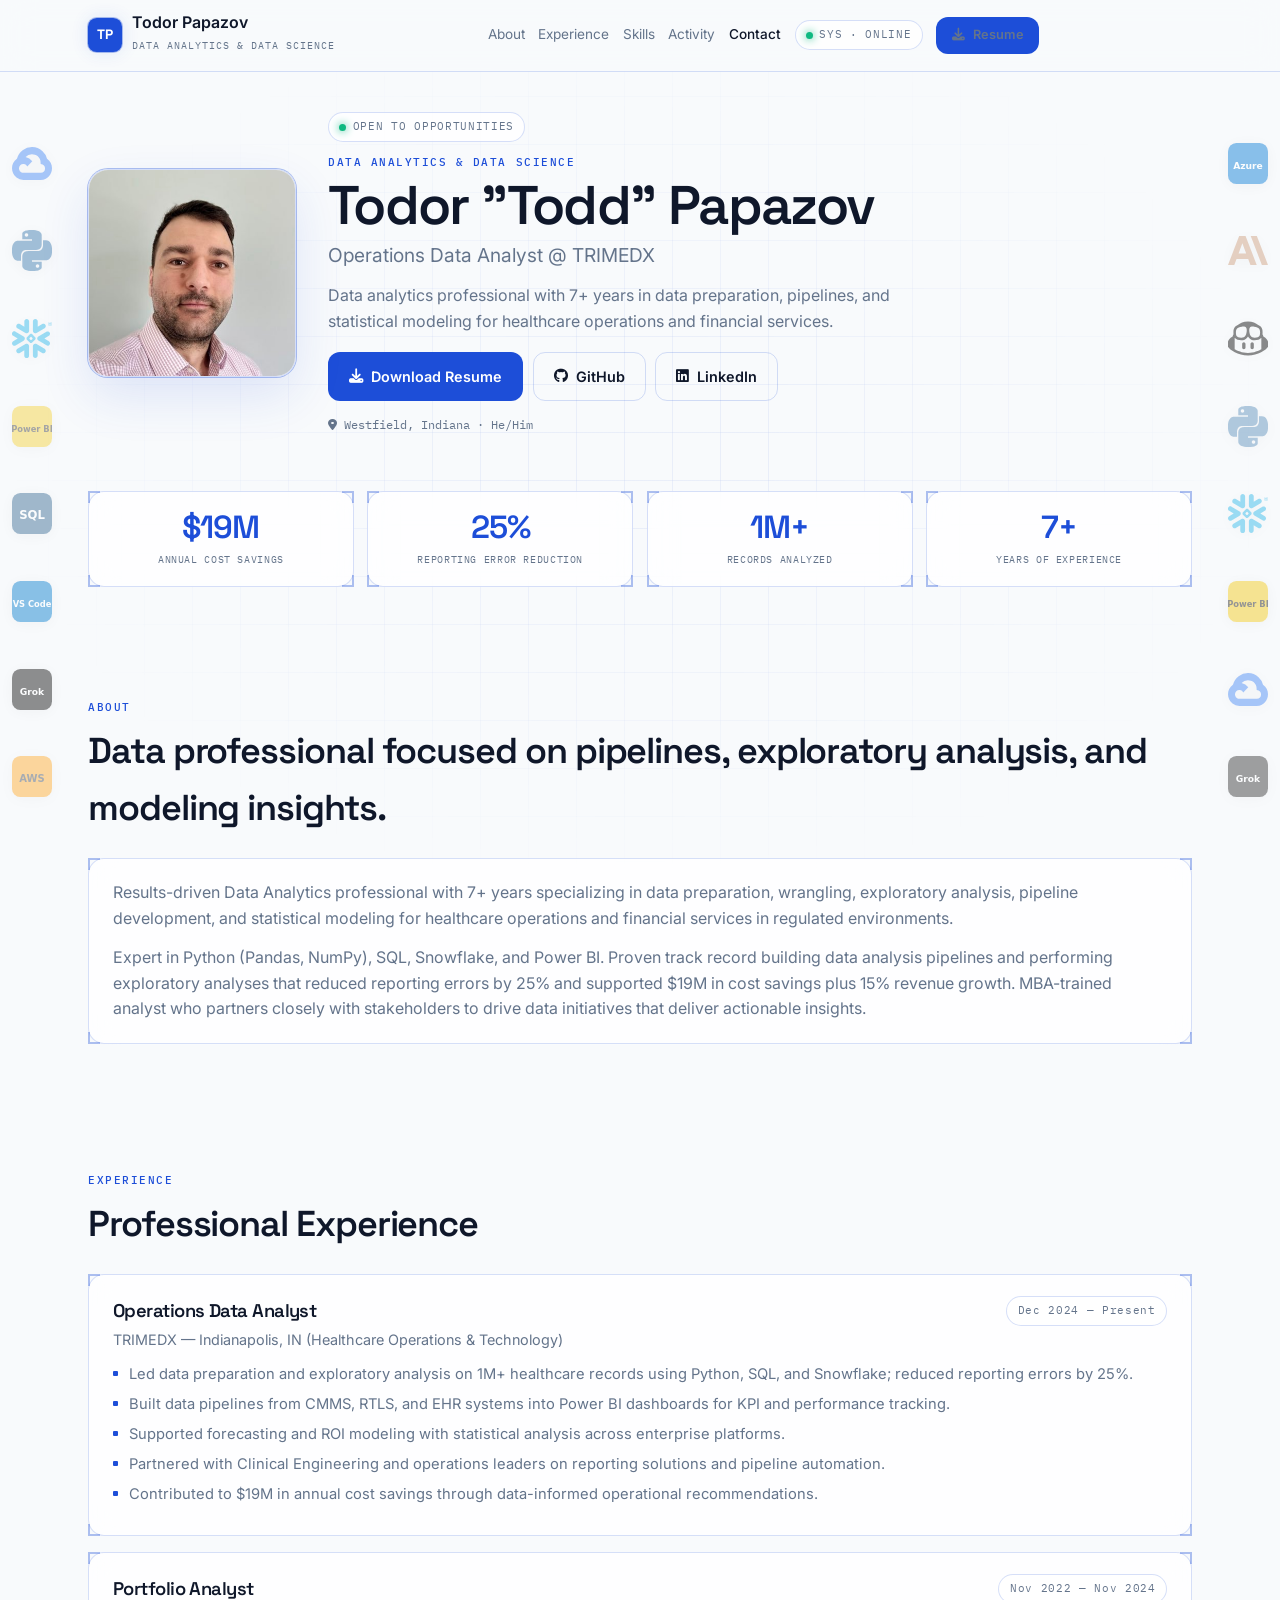
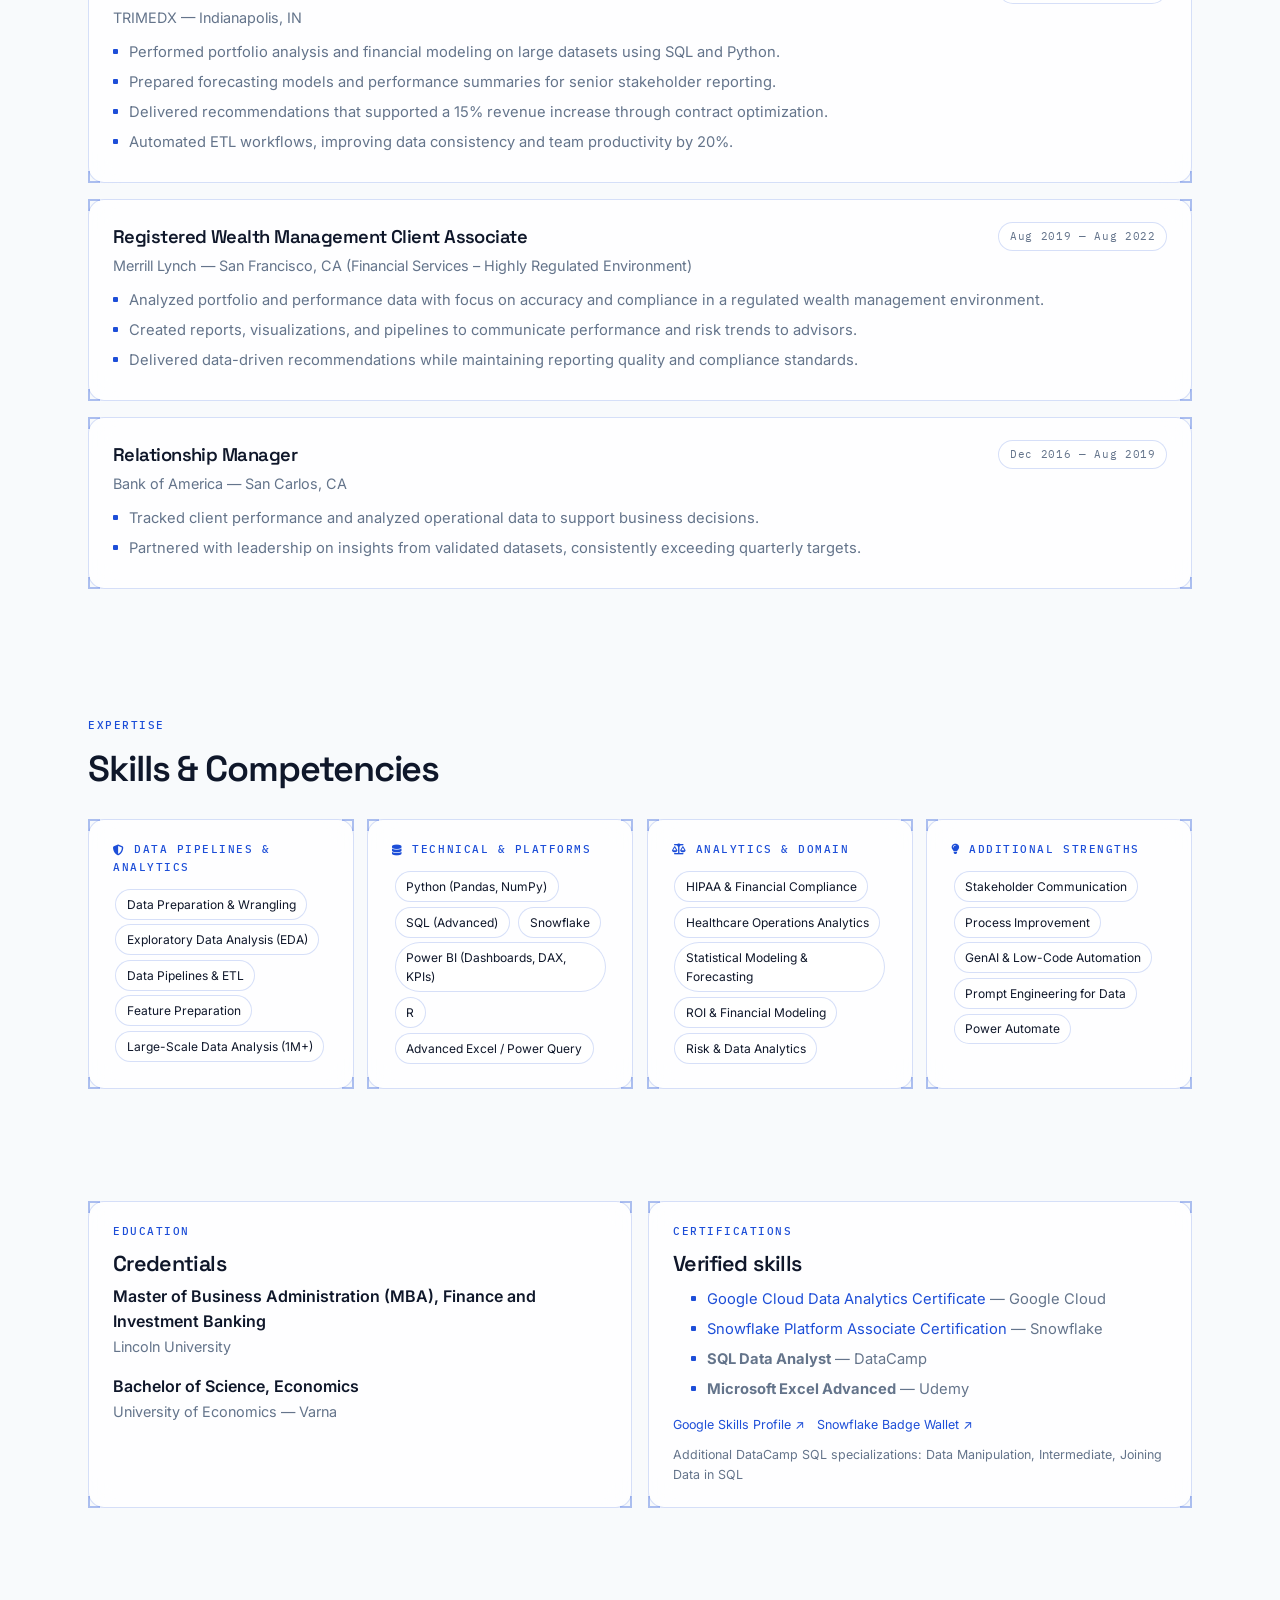
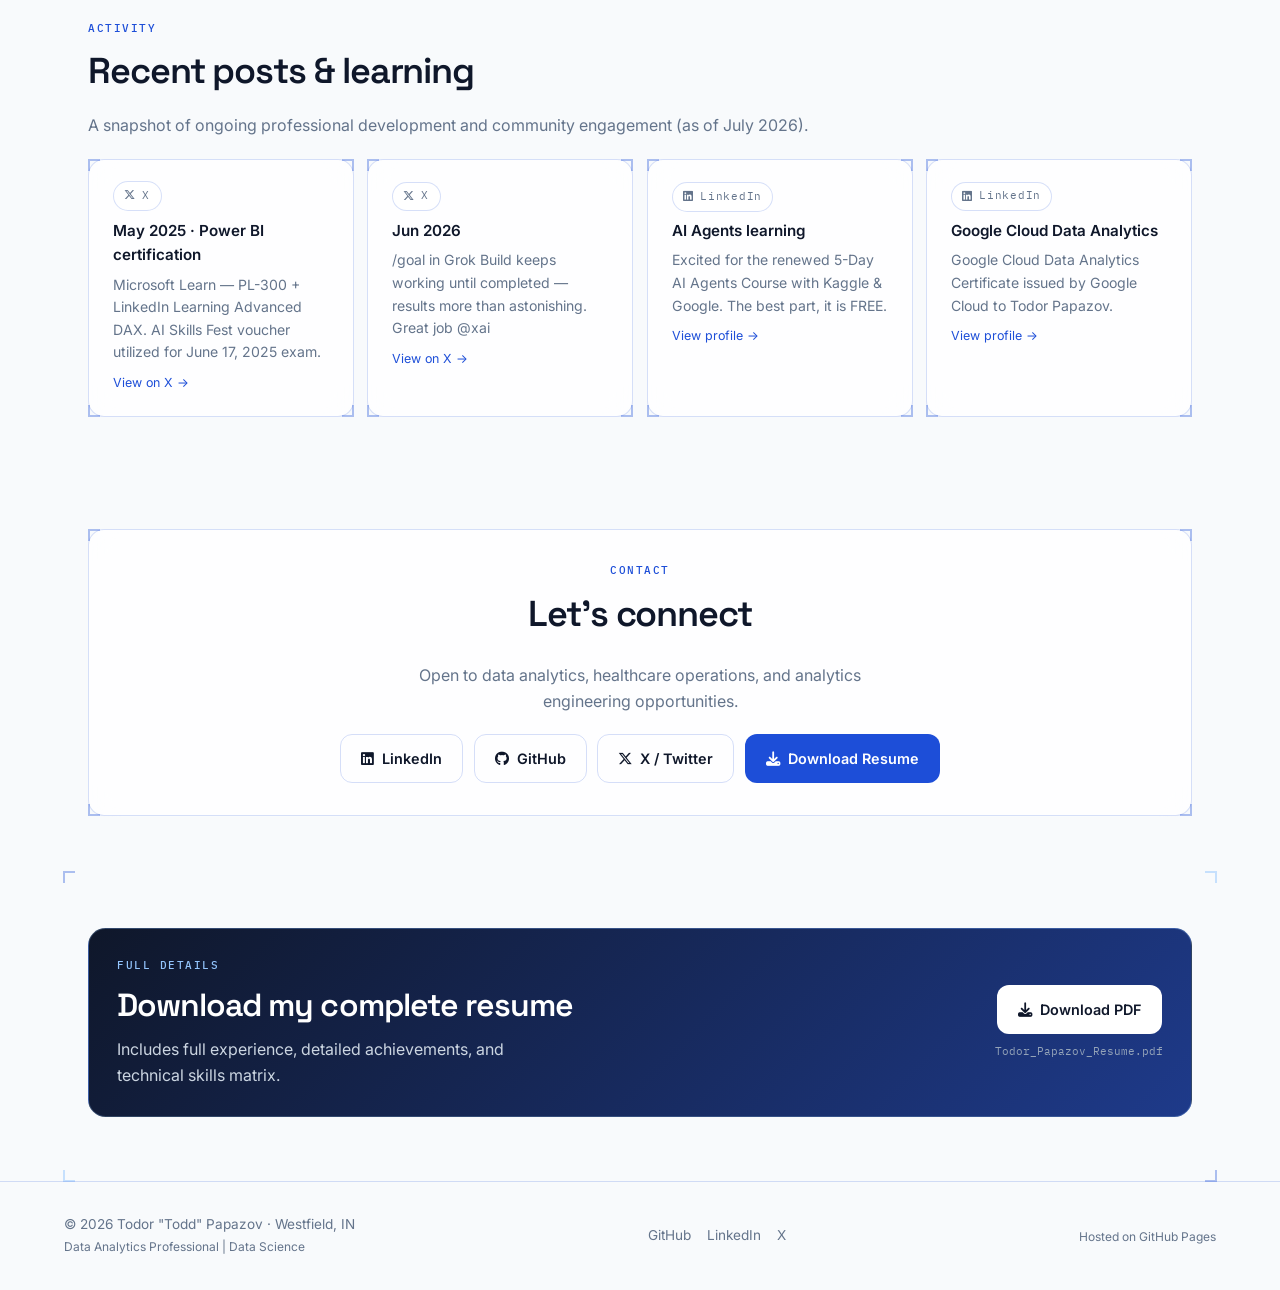
==== docs/index.html @ 5c7fd07b "Publish Blue Glass Command portfolio on GitHub Pages. Ship the redesigned docs site with HUD panels," ====
<!DOCTYPE html>
<html lang="en">
<head>
  <meta charset="UTF-8">
  <meta name="viewport" content="width=device-width, initial-scale=1.0">
  <title>Todor Papazov | Data Analytics Professional</title>
  <meta name="description" content="Todor 'Todd' Papazov — Operations Data Analyst at TRIMEDX. Expert in Python, SQL, Snowflake, Power BI, and data pipelines with proven impact: $19M cost savings, 25% error reduction on 1M+ record datasets.">
  <meta name="author" content="Todor Papazov">
  <link rel="canonical" href="https://todorpapazov.github.io/">
  <meta property="og:title" content="Todor Papazov | Data Analytics Professional">
  <meta property="og:description" content="Operations Data Analyst at TRIMEDX. Python • SQL • Snowflake • Power BI • Healthcare Operations Analytics">
  <meta property="og:image" content="https://todorpapazov.github.io/assets/images/todor-papazov.jpg">
  <meta property="og:url" content="https://todorpapazov.github.io/">
  <meta property="og:type" content="website">
  <meta name="twitter:card" content="summary_large_image">
  <meta name="twitter:site" content="@TodorPapazov">
  <meta name="twitter:title" content="Todor Papazov | Data Analytics Professional">
  <meta name="twitter:description" content="Operations Data Analyst at TRIMEDX. Python • SQL • Snowflake • Power BI">
  <meta name="twitter:image" content="https://todorpapazov.github.io/assets/images/todor-papazov.jpg">
  <meta name="robots" content="index, follow">
  <meta name="theme-color" content="#1d4ed8">
  <link rel="icon" href="data:image/svg+xml,<svg xmlns='http://www.w3.org/2000/svg' viewBox='0 0 32 32'><rect width='32' height='32' rx='8' fill='%231d4ed8'/><text x='16' y='22' text-anchor='middle' fill='white' font-family='system-ui' font-weight='600' font-size='14'>TP</text></svg>">
  <link rel="preconnect" href="https://fonts.googleapis.com">
  <link rel="preconnect" href="https://fonts.gstatic.com" crossorigin>
  <link rel="preconnect" href="https://cdnjs.cloudflare.com" crossorigin>
  <link href="https://fonts.googleapis.com/css2?family=IBM+Plex+Mono:wght@400;500&family=Inter:wght@400;500;600&family=Space+Grotesk:wght@500;600;700&display=swap" rel="stylesheet">
  <link rel="stylesheet" href="https://cdnjs.cloudflare.com/ajax/libs/font-awesome/6.5.1/css/all.min.css" crossorigin="anonymous" referrerpolicy="no-referrer">
  <script type="application/ld+json">
  {
    "@context": "https://schema.org",
    "@type": "Person",
    "name": "Todor Papazov",
    "alternateName": "Todd Papazov",
    "jobTitle": "Operations Data Analyst",
    "worksFor": { "@type": "Organization", "name": "TRIMEDX" },
    "url": "https://todorpapazov.github.io/",
    "image": "https://todorpapazov.github.io/assets/images/todor-papazov.jpg",
    "address": { "@type": "PostalAddress", "addressLocality": "Westfield", "addressRegion": "IN" },
    "sameAs": [
      "https://www.linkedin.com/in/todorpapazov",
      "https://x.com/TodorPapazov",
      "https://github.com/TodorPapazov"
    ],
    "knowsAbout": ["Python", "SQL", "Snowflake", "Power BI", "Data Pipelines", "Healthcare Analytics"]
  }
  </script>
  <style>
    :root {
      --accent: #1d4ed8;
      --accent2: #3b82f6;
      --bg: #f8fafc;
      --surface: rgba(255, 255, 255, 0.78);
      --surface-solid: #ffffff;
      --text: #0f172a;
      --muted: #64748b;
      --border: rgba(29, 78, 216, 0.18);
      --glow: rgba(29, 78, 216, 0.12);
      --hud-line: rgba(29, 78, 216, 0.35);
      --status: #10b981;
      --nav-height: 4.25rem;
      --display: 'Space Grotesk', system-ui, sans-serif;
      --mono: 'IBM Plex Mono', ui-monospace, monospace;
      --body: 'Inter', system-ui, sans-serif;
    }

    *, *::before, *::after { box-sizing: border-box; }

    html {
      scroll-behavior: smooth;
      scroll-padding-top: calc(var(--nav-height) + 0.75rem);
    }

    body {
      margin: 0;
      font-family: var(--body);
      background: var(--bg);
      color: var(--text);
      line-height: 1.6;
      min-height: 100vh;
    }

    a { color: var(--accent); text-decoration: none; }
    a:hover { text-decoration: underline; }

    h1, h2, h3, .display {
      font-family: var(--display);
      letter-spacing: -0.03em;
      font-weight: 600;
    }

    .mono { font-family: var(--mono); }
    .muted { color: var(--muted); }

    /* ---- Floating logos: side margins only (clear of content) ---- */
    .logo-float-layer {
      position: fixed;
      inset: 0;
      z-index: 0;
      pointer-events: none;
      overflow: hidden;
      will-change: transform;
      /* Hard-clear the center content column so logos never sit under text/panels */
      -webkit-mask-image: linear-gradient(
        to right,
        #000 0%,
        #000 max(0px, calc((100% - 72rem) / 2 - 0.5rem)),
        transparent max(0px, calc((100% - 72rem) / 2 + 0.25rem)),
        transparent calc(100% - max(0px, calc((100% - 72rem) / 2 + 0.25rem))),
        #000 calc(100% - max(0px, calc((100% - 72rem) / 2 - 0.5rem))),
        #000 100%
      );
      mask-image: linear-gradient(
        to right,
        #000 0%,
        #000 max(0px, calc((100% - 72rem) / 2 - 0.5rem)),
        transparent max(0px, calc((100% - 72rem) / 2 + 0.25rem)),
        transparent calc(100% - max(0px, calc((100% - 72rem) / 2 + 0.25rem))),
        #000 calc(100% - max(0px, calc((100% - 72rem) / 2 - 0.5rem))),
        #000 100%
      );
    }

    .logo-float-layer__inner {
      position: absolute;
      inset: 0;
      will-change: transform;
    }

    /* Side rails = empty gutters beside the centered 72rem content column */
    .logo-rail {
      position: absolute;
      top: 0;
      bottom: 0;
      width: max(0px, calc((100vw - 72rem) / 2));
      display: flex;
      flex-direction: column;
      justify-content: space-evenly;
      align-items: center;
      padding: 5.5rem 0.5rem 4rem;
      box-sizing: border-box;
    }

    .logo-rail--left { left: 0; }
    .logo-rail--right { right: 0; }

    .logo-float-item {
      position: relative;
      width: clamp(2.1rem, 3.2vw, 3.6rem);
      height: clamp(2.1rem, 3.2vw, 3.6rem);
      flex-shrink: 0;
      opacity: 0.45;
      filter: drop-shadow(0 2px 8px rgba(15, 23, 42, 0.08));
      animation: logo-float var(--dur, 18s) ease-in-out infinite;
      animation-delay: var(--delay, 0s);
    }

    .logo-float-item img {
      width: 100%;
      height: 100%;
      object-fit: contain;
      display: block;
      user-select: none;
    }

    .logo-float-item:nth-child(odd) { animation-direction: alternate-reverse; }
    .logo-float-item:nth-child(3n) { --dur: 22s; }
    .logo-float-item:nth-child(4n) { --dur: 26s; opacity: 0.38; }
    .logo-float-item:nth-child(5n) { --dur: 20s; }

    /* Mostly vertical float so logos stay in the margin gutters */
    @keyframes logo-float {
      0%, 100% { transform: translate3d(0, 0, 0) rotate(0deg) scale(1); }
      33% { transform: translate3d(2px, -10px, 0) rotate(2deg) scale(1.04); }
      66% { transform: translate3d(-2px, 8px, 0) rotate(-1.5deg) scale(0.98); }
    }

    /* No side margin on narrow viewports — hide logos rather than overlapping content */
    @media (max-width: 1180px) {
      .logo-float-layer {
        opacity: 0;
        visibility: hidden;
      }
    }

    @media (min-width: 1400px) {
      .logo-float-item {
        width: clamp(2.6rem, 2.8vw, 4rem);
        height: clamp(2.6rem, 2.8vw, 4rem);
        opacity: 0.5;
      }
      .logo-float-item:nth-child(4n) { opacity: 0.42; }
    }

    .grid-bg {
      position: fixed;
      inset: 0;
      z-index: 0;
      pointer-events: none;
      opacity: 0.35;
      background-image:
        linear-gradient(var(--border) 1px, transparent 1px),
        linear-gradient(90deg, var(--border) 1px, transparent 1px);
      background-size: 48px 48px;
      mask-image: radial-gradient(ellipse at center, black 15%, transparent 72%);
      -webkit-mask-image: radial-gradient(ellipse at center, black 15%, transparent 72%);
    }

    .page-shell {
      position: relative;
      z-index: 1;
    }

    /* ---- HUD primitives ---- */
    .hud-label {
      font-family: var(--mono);
      font-size: 0.68rem;
      letter-spacing: 0.14em;
      text-transform: uppercase;
      color: var(--accent);
      font-weight: 500;
    }

    .panel {
      background: var(--surface);
      border: 1px solid var(--border);
      backdrop-filter: blur(14px);
      -webkit-backdrop-filter: blur(14px);
      position: relative;
    }

    .panel-bracket::before,
    .panel-bracket::after {
      content: '';
      position: absolute;
      width: 12px;
      height: 12px;
      border-color: var(--hud-line);
      border-style: solid;
      pointer-events: none;
      z-index: 1;
    }

    .panel-bracket::before {
      top: -1px;
      left: -1px;
      border-width: 2px 0 0 2px;
    }

    .panel-bracket::after {
      bottom: -1px;
      right: -1px;
      border-width: 0 2px 2px 0;
    }

    .bracket-tr,
    .bracket-bl {
      position: absolute;
      width: 12px;
      height: 12px;
      border-style: solid;
      border-color: var(--hud-line);
      pointer-events: none;
      z-index: 1;
    }

    .bracket-tr {
      top: -1px;
      right: -1px;
      border-width: 2px 2px 0 0;
    }

    .bracket-bl {
      bottom: -1px;
      left: -1px;
      border-width: 0 0 2px 2px;
    }

    .status-dot {
      width: 7px;
      height: 7px;
      border-radius: 50%;
      background: var(--status);
      box-shadow: 0 0 8px var(--status);
      display: inline-block;
      flex-shrink: 0;
    }

    .chip {
      display: inline-flex;
      align-items: center;
      gap: 0.4rem;
      font-family: var(--mono);
      font-size: 0.7rem;
      letter-spacing: 0.06em;
      padding: 0.3rem 0.65rem;
      border: 1px solid var(--border);
      border-radius: 999px;
      color: var(--muted);
      background: var(--surface);
      white-space: nowrap;
    }

    .btn {
      display: inline-flex;
      align-items: center;
      gap: 0.5rem;
      padding: 0.75rem 1.25rem;
      border-radius: 0.75rem;
      font-weight: 600;
      font-size: 0.9rem;
      border: 1px solid transparent;
      cursor: pointer;
      text-decoration: none !important;
      transition: filter 0.15s ease, background 0.15s ease, border-color 0.15s ease;
    }

    .btn-primary {
      background: var(--accent);
      color: #fff;
    }

    .btn-primary:hover { filter: brightness(1.08); }

    .btn-ghost {
      background: transparent;
      color: var(--text);
      border-color: var(--border);
    }

    .btn-ghost:hover { background: var(--glow); }

    .skill-pill {
      display: inline-block;
      font-size: 0.75rem;
      padding: 0.3rem 0.65rem;
      margin: 0.15rem;
      border-radius: 999px;
      border: 1px solid var(--border);
      background: var(--surface-solid);
      color: var(--text);
      transition: border-color 0.15s ease, box-shadow 0.15s ease;
    }

    .skill-pill:hover {
      border-color: var(--accent);
      box-shadow: 0 0 0 3px var(--glow);
    }

    .metric-val {
      font-family: var(--display);
      font-size: 2rem;
      font-weight: 600;
      color: var(--accent);
      letter-spacing: -0.03em;
      line-height: 1.1;
    }

    .section {
      padding: 3.5rem 1.5rem;
      max-width: 72rem;
      margin: 0 auto;
    }

    .section-title {
      font-size: clamp(1.6rem, 3vw, 2.25rem);
      margin: 0.4rem 0 1.25rem;
    }

    .grid-metrics {
      display: grid;
      grid-template-columns: repeat(2, 1fr);
      gap: 0.85rem;
    }

    @media (min-width: 768px) {
      .grid-metrics { grid-template-columns: repeat(4, 1fr); }
    }

    .role {
      padding: 1.35rem 1.5rem;
      margin-bottom: 1rem;
      border-radius: 1rem;
      transition: transform 0.2s ease, box-shadow 0.2s ease, border-color 0.2s ease;
    }

    .role:hover {
      transform: translateY(-2px);
      box-shadow: 0 12px 28px -8px rgba(29, 78, 216, 0.12);
      border-color: rgba(29, 78, 216, 0.28);
    }

    .role h3 {
      margin: 0 0 0.15rem;
      font-size: 1.15rem;
    }

    .role ul {
      margin: 0.75rem 0 0;
      padding: 0;
      list-style: none;
    }

    .role li {
      position: relative;
      padding-left: 1rem;
      margin: 0.4rem 0;
      font-size: 0.92rem;
      color: var(--muted);
    }

    .role li::before {
      content: '';
      position: absolute;
      left: 0;
      top: 0.55em;
      width: 5px;
      height: 5px;
      border-radius: 1px;
      background: var(--accent);
    }

    .skills-grid {
      display: grid;
      gap: 0.85rem;
      grid-template-columns: 1fr;
    }

    @media (min-width: 768px) {
      .skills-grid { grid-template-columns: repeat(2, 1fr); }
    }

    @media (min-width: 1024px) {
      .skills-grid { grid-template-columns: repeat(4, 1fr); }
    }

    .edu-grid {
      display: grid;
      gap: 1rem;
      grid-template-columns: 1fr;
    }

    @media (min-width: 768px) {
      .edu-grid { grid-template-columns: 1fr 1fr; }
    }

    .activity-grid {
      display: grid;
      gap: 0.85rem;
      grid-template-columns: repeat(auto-fit, minmax(240px, 1fr));
    }

    /* ---- Nav ---- */
    .top-nav {
      position: sticky;
      top: 0;
      z-index: 50;
      backdrop-filter: blur(16px);
      -webkit-backdrop-filter: blur(16px);
      background: color-mix(in srgb, var(--bg) 82%, transparent);
      border-bottom: 1px solid var(--border);
    }

    .top-nav__inner {
      max-width: 72rem;
      margin: 0 auto;
      padding: 0.85rem 1.5rem;
      display: flex;
      align-items: center;
      justify-content: space-between;
      gap: 1rem;
      min-height: var(--nav-height);
    }

    .brand {
      display: flex;
      align-items: center;
      gap: 0.65rem;
      text-decoration: none !important;
      color: var(--text);
      flex-shrink: 0;
    }

    .brand-mark {
      width: 2.1rem;
      height: 2.1rem;
      border-radius: 0.55rem;
      display: grid;
      place-items: center;
      background: var(--accent);
      color: #fff;
      font-family: var(--display);
      font-weight: 700;
      font-size: 0.85rem;
      box-shadow: 0 0 0 1px var(--hud-line), 0 0 18px var(--glow);
    }

    .nav-desktop {
      display: none;
      flex-wrap: wrap;
      gap: 0.85rem;
      font-size: 0.85rem;
      align-items: center;
    }

    .nav-desktop a {
      color: var(--muted);
      text-decoration: none;
      transition: color 0.15s ease;
    }

    .nav-desktop a:hover,
    .nav-desktop a.active {
      color: var(--text);
      text-decoration: none;
    }

    .nav-desktop a.active {
      font-weight: 500;
    }

    .nav-actions {
      display: flex;
      align-items: center;
      gap: 0.5rem;
    }

    #mobile-menu-btn {
      display: inline-flex;
      align-items: center;
      justify-content: center;
      width: 2.5rem;
      height: 2.5rem;
      border-radius: 0.65rem;
      border: 1px solid var(--border);
      background: var(--surface);
      color: var(--text);
      cursor: pointer;
    }

    #mobile-menu {
      max-height: 0;
      overflow: hidden;
      transition: max-height 0.3s ease;
      border-top: 1px solid transparent;
    }

    #mobile-menu.open {
      max-height: 22rem;
      border-top-color: var(--border);
    }

    #mobile-menu .mobile-links {
      padding: 0.75rem 1.5rem 1rem;
      display: flex;
      flex-direction: column;
      gap: 0.15rem;
      max-width: 72rem;
      margin: 0 auto;
    }

    #mobile-menu a {
      display: block;
      padding: 0.65rem 0.75rem;
      border-radius: 0.65rem;
      color: var(--muted);
      text-decoration: none;
      font-size: 0.9rem;
    }

    #mobile-menu a:hover {
      background: var(--glow);
      color: var(--text);
    }

    @media (min-width: 960px) {
      .nav-desktop { display: flex; }
      #mobile-menu-btn { display: none; }
    }

    /* ---- Hero ---- */
    .hero-row {
      display: flex;
      flex-wrap: wrap;
      gap: 2rem;
      align-items: center;
    }

    .avatar-frame {
      width: 11.5rem;
      height: 11.5rem;
      border-radius: 1.25rem;
      overflow: hidden;
      flex-shrink: 0;
      box-shadow: 0 0 0 1px var(--hud-line), 0 20px 50px var(--glow);
    }

    .avatar-frame img {
      width: 100%;
      height: 100%;
      object-fit: cover;
      display: block;
    }

    @media (min-width: 768px) {
      .avatar-frame {
        width: 13rem;
        height: 13rem;
      }
    }

    .hero-copy { flex: 1; min-width: 16rem; }

    .resume-cta {
      display: flex;
      flex-wrap: wrap;
      gap: 1.25rem;
      align-items: center;
      justify-content: space-between;
      padding: 1.75rem 1.75rem;
      border-radius: 1.1rem;
      background: linear-gradient(135deg, #0f172a 0%, #1e3a8a 100%);
      color: #fff;
      border: 1px solid rgba(147, 197, 253, 0.25);
    }

    .resume-cta .hud-label { color: #93c5fd; }
    .resume-cta p { color: #cbd5e1; margin: 0.35rem 0 0; max-width: 28rem; }
    .resume-cta .btn-primary {
      background: #fff;
      color: #0f172a;
    }

    .footer {
      border-top: 1px solid var(--border);
      padding: 2rem 1.5rem;
      text-align: center;
      font-size: 0.85rem;
      color: var(--muted);
      position: relative;
      z-index: 1;
    }

    .footer a { color: var(--muted); }
    .footer a:hover { color: var(--accent); }

    .footer-inner {
      max-width: 72rem;
      margin: 0 auto;
      display: flex;
      flex-wrap: wrap;
      gap: 1rem;
      justify-content: space-between;
      align-items: center;
      text-align: left;
    }

    #back-to-top {
      position: fixed;
      bottom: 1.25rem;
      right: 1.25rem;
      z-index: 60;
      width: 2.75rem;
      height: 2.75rem;
      border: 1px solid var(--border);
      border-radius: 0.75rem;
      background: var(--accent);
      color: #fff;
      cursor: pointer;
      opacity: 0;
      visibility: hidden;
      transition: opacity 0.2s ease, visibility 0.2s ease, transform 0.2s ease;
      box-shadow: 0 8px 24px rgba(29, 78, 216, 0.25);
    }

    #back-to-top.visible {
      opacity: 1;
      visibility: visible;
    }

    #back-to-top:hover { transform: translateY(-2px); }

    .skip-link {
      position: absolute;
      top: -100%;
      left: 1rem;
      z-index: 100;
      padding: 0.5rem 1rem;
      background: var(--accent);
      color: #fff;
      font-size: 0.875rem;
      font-weight: 600;
      border-radius: 0 0 0.5rem 0.5rem;
      transition: top 0.2s ease;
    }

    .skip-link:focus { top: 0; }

    a:focus-visible,
    button:focus-visible {
      outline: 2px solid var(--accent);
      outline-offset: 2px;
      border-radius: 4px;
    }

    .fade-in {
      opacity: 0;
      transform: translateY(14px);
      transition: opacity 0.5s ease, transform 0.5s ease;
    }

    .fade-in.visible {
      opacity: 1;
      transform: translateY(0);
    }

    @media (prefers-reduced-motion: reduce) {
      html { scroll-behavior: auto; }
      .logo-float-item { animation: none !important; }
      .logo-float-layer,
      .logo-float-layer__inner { transform: none !important; }
      .fade-in { opacity: 1; transform: none; transition: none; }
      .role:hover { transform: none; }
    }

    @media print {
      .logo-float-layer, .grid-bg, .top-nav, #back-to-top, #mobile-menu-btn { display: none !important; }
      .panel { backdrop-filter: none; background: #fff; break-inside: avoid; }
    }
  </style>
</head>
<body id="top">
  <a href="#main" class="skip-link">Skip to content</a>

  <!-- Soft grid -->
  <div class="grid-bg" aria-hidden="true"></div>

  <!-- Floating Data & AI logos — left/right margins only (never under content) -->
  <div class="logo-float-layer" id="logo-float-layer" aria-hidden="true">
    <div class="logo-float-layer__inner" id="logo-float-inner">
      <div class="logo-rail logo-rail--left">
        <div class="logo-float-item" style="--delay: 0s;"><img src="assets/logos/googlecloud.svg" alt="" loading="lazy" decoding="async"></div>
        <div class="logo-float-item" style="--delay: -2s;"><img src="assets/logos/python.svg" alt="" loading="lazy" decoding="async"></div>
        <div class="logo-float-item" style="--delay: -4s;"><img src="assets/logos/snowflake.svg" alt="" loading="lazy" decoding="async"></div>
        <div class="logo-float-item" style="--delay: -1s;"><img src="assets/logos/powerbi.svg" alt="" loading="lazy" decoding="async"></div>
        <div class="logo-float-item" style="--delay: -6s;"><img src="assets/logos/sql.svg" alt="" loading="lazy" decoding="async"></div>
        <div class="logo-float-item" style="--delay: -3s;"><img src="assets/logos/visualstudiocode.svg" alt="" loading="lazy" decoding="async"></div>
        <div class="logo-float-item" style="--delay: -7s;"><img src="assets/logos/grok.svg" alt="" loading="lazy" decoding="async"></div>
        <div class="logo-float-item" style="--delay: -5s;"><img src="assets/logos/amazonaws.svg" alt="" loading="lazy" decoding="async"></div>
      </div>
      <div class="logo-rail logo-rail--right">
        <div class="logo-float-item" style="--delay: -1.5s;"><img src="assets/logos/microsoftazure.svg" alt="" loading="lazy" decoding="async"></div>
        <div class="logo-float-item" style="--delay: -3.5s;"><img src="assets/logos/anthropic.svg" alt="" loading="lazy" decoding="async"></div>
        <div class="logo-float-item" style="--delay: -0.5s;"><img src="assets/logos/githubcopilot.svg" alt="" loading="lazy" decoding="async"></div>
        <div class="logo-float-item" style="--delay: -8s;"><img src="assets/logos/python.svg" alt="" loading="lazy" decoding="async"></div>
        <div class="logo-float-item" style="--delay: -2.5s;"><img src="assets/logos/snowflake.svg" alt="" loading="lazy" decoding="async"></div>
        <div class="logo-float-item" style="--delay: -6.5s;"><img src="assets/logos/powerbi.svg" alt="" loading="lazy" decoding="async"></div>
        <div class="logo-float-item" style="--delay: -4.5s;"><img src="assets/logos/googlecloud.svg" alt="" loading="lazy" decoding="async"></div>
        <div class="logo-float-item" style="--delay: -9s;"><img src="assets/logos/grok.svg" alt="" loading="lazy" decoding="async"></div>
      </div>
    </div>
  </div>

  <div class="page-shell">
    <header class="top-nav" role="banner">
      <div class="top-nav__inner">
        <a href="#top" class="brand" aria-label="Todor Papazov — Home">
          <span class="brand-mark">TP</span>
          <span>
            <span style="display:block;font-weight:600;line-height:1.1;">Todor Papazov</span>
            <span class="mono muted" style="font-size:0.62rem;letter-spacing:0.1em;">DATA ANALYTICS &amp; DATA SCIENCE</span>
          </span>
        </a>

        <nav class="nav-desktop" aria-label="Main navigation">
          <a href="#about" class="nav-link" data-section="about">About</a>
          <a href="#experience" class="nav-link" data-section="experience">Experience</a>
          <a href="#skills" class="nav-link" data-section="skills">Skills</a>
          <a href="#activity" class="nav-link" data-section="activity">Activity</a>
          <a href="#contact" class="nav-link" data-section="contact">Contact</a>
          <span class="chip"><span class="status-dot"></span> SYS · ONLINE</span>
          <a class="btn btn-primary" href="#resume" style="padding:0.45rem 0.9rem;font-size:0.8rem;">
            <i class="fa-solid fa-download" aria-hidden="true"></i> Resume
          </a>
        </nav>

        <div class="nav-actions">
          <a class="btn btn-ghost" href="https://www.linkedin.com/in/todorpapazov" target="_blank" rel="noopener noreferrer"
             aria-label="LinkedIn profile" style="padding:0.45rem 0.75rem;font-size:0.8rem;display:none;" id="nav-linkedin">
            <i class="fab fa-linkedin" style="color:#0a66c2;" aria-hidden="true"></i>
          </a>
          <button id="mobile-menu-btn" type="button" aria-expanded="false" aria-controls="mobile-menu" aria-label="Toggle navigation menu">
            <i class="fa-solid fa-bars" id="menu-icon-open" aria-hidden="true"></i>
            <i class="fa-solid fa-xmark hidden" id="menu-icon-close" aria-hidden="true" style="display:none;"></i>
          </button>
        </div>
      </div>

      <div id="mobile-menu">
        <div class="mobile-links">
          <a href="#about" class="mobile-nav-link">About</a>
          <a href="#experience" class="mobile-nav-link">Experience</a>
          <a href="#skills" class="mobile-nav-link">Skills</a>
          <a href="#activity" class="mobile-nav-link">Activity</a>
          <a href="#contact" class="mobile-nav-link">Contact</a>
          <a href="#resume" class="mobile-nav-link" style="color:var(--accent);font-weight:600;">Download Resume</a>
        </div>
      </div>
    </header>

    <main id="main">
      <!-- Hero -->
      <section class="section" style="padding-top:2.5rem;" aria-label="Introduction">
        <div class="hero-row">
          <div class="panel panel-bracket avatar-frame">
            <span class="bracket-tr"></span><span class="bracket-bl"></span>
            <img src="assets/images/todor-papazov.jpg" alt="Todor 'Todd' Papazov professional headshot"
                 width="208" height="208" loading="eager" decoding="async">
          </div>
          <div class="hero-copy">
            <div class="chip" style="margin-bottom:0.75rem;"><span class="status-dot"></span> OPEN TO OPPORTUNITIES</div>
            <div class="hud-label">DATA ANALYTICS &amp; DATA SCIENCE</div>
            <h1 class="display" style="font-size:clamp(2.2rem,5vw,3.4rem);margin:0.35rem 0 0.4rem;line-height:1.05;">
              Todor "Todd" Papazov
            </h1>
            <p style="font-size:1.2rem;margin:0 0 0.75rem;color:var(--muted);">Operations Data Analyst @ TRIMEDX</p>
            <p class="muted" style="max-width:36rem;margin:0 0 1.1rem;">
              Data analytics professional with 7+ years in data preparation, pipelines, and statistical modeling for healthcare operations and financial services.
            </p>
            <div style="display:flex;flex-wrap:wrap;gap:0.6rem;">
              <a class="btn btn-primary" href="#resume">
                <i class="fa-solid fa-download" aria-hidden="true"></i> Download Resume
              </a>
              <a class="btn btn-ghost" href="https://github.com/TodorPapazov" target="_blank" rel="noopener noreferrer">
                <i class="fab fa-github" aria-hidden="true"></i> GitHub
              </a>
              <a class="btn btn-ghost" href="https://www.linkedin.com/in/todorpapazov" target="_blank" rel="noopener noreferrer">
                <i class="fab fa-linkedin" aria-hidden="true"></i> LinkedIn
              </a>
            </div>
            <div class="mono muted" style="margin-top:0.9rem;font-size:0.75rem;">
              <i class="fa-solid fa-location-dot" aria-hidden="true"></i> Westfield, Indiana · He/Him
            </div>
          </div>
        </div>
      </section>

      <!-- Metrics -->
      <section class="section" style="padding-top:0;" aria-label="Key achievements">
        <div class="grid-metrics">
          <div class="panel panel-bracket role fade-in" style="margin:0;text-align:center;padding:1.15rem;">
            <span class="bracket-tr"></span><span class="bracket-bl"></span>
            <div class="metric-val">$19M</div>
            <div class="mono muted" style="font-size:0.65rem;margin-top:0.35rem;letter-spacing:0.06em;">ANNUAL COST SAVINGS</div>
          </div>
          <div class="panel panel-bracket role fade-in" style="margin:0;text-align:center;padding:1.15rem;">
            <span class="bracket-tr"></span><span class="bracket-bl"></span>
            <div class="metric-val">25%</div>
            <div class="mono muted" style="font-size:0.65rem;margin-top:0.35rem;letter-spacing:0.06em;">REPORTING ERROR REDUCTION</div>
          </div>
          <div class="panel panel-bracket role fade-in" style="margin:0;text-align:center;padding:1.15rem;">
            <span class="bracket-tr"></span><span class="bracket-bl"></span>
            <div class="metric-val">1M+</div>
            <div class="mono muted" style="font-size:0.65rem;margin-top:0.35rem;letter-spacing:0.06em;">RECORDS ANALYZED</div>
          </div>
          <div class="panel panel-bracket role fade-in" style="margin:0;text-align:center;padding:1.15rem;">
            <span class="bracket-tr"></span><span class="bracket-bl"></span>
            <div class="metric-val">7+</div>
            <div class="mono muted" style="font-size:0.65rem;margin-top:0.35rem;letter-spacing:0.06em;">YEARS OF EXPERIENCE</div>
          </div>
        </div>
      </section>

      <!-- About -->
      <section id="about" class="section fade-in">
        <div class="hud-label">About</div>
        <h2 class="section-title">Data professional focused on pipelines, exploratory analysis, and modeling insights.</h2>
        <div class="panel panel-bracket role">
          <span class="bracket-tr"></span><span class="bracket-bl"></span>
          <p class="muted" style="margin:0 0 0.85rem;">
            Results-driven Data Analytics professional with 7+ years specializing in data preparation, wrangling, exploratory analysis, pipeline development, and statistical modeling for healthcare operations and financial services in regulated environments.
          </p>
          <p class="muted" style="margin:0;">
            Expert in Python (Pandas, NumPy), SQL, Snowflake, and Power BI. Proven track record building data analysis pipelines and performing exploratory analyses that reduced reporting errors by 25% and supported $19M in cost savings plus 15% revenue growth. MBA-trained analyst who partners closely with stakeholders to drive data initiatives that deliver actionable insights.
          </p>
        </div>
      </section>

      <!-- Experience -->
      <section id="experience" class="section fade-in">
        <div class="hud-label">Experience</div>
        <h2 class="section-title">Professional Experience</h2>

        <article class="panel panel-bracket role">
          <span class="bracket-tr"></span><span class="bracket-bl"></span>
          <div style="display:flex;flex-wrap:wrap;justify-content:space-between;gap:0.5rem;align-items:flex-start;">
            <div>
              <h3>Operations Data Analyst</h3>
              <div class="muted" style="font-size:0.9rem;">TRIMEDX — Indianapolis, IN (Healthcare Operations &amp; Technology)</div>
            </div>
            <span class="chip">Dec 2024 — Present</span>
          </div>
          <ul>
            <li>Led data preparation and exploratory analysis on 1M+ healthcare records using Python, SQL, and Snowflake; reduced reporting errors by 25%.</li>
            <li>Built data pipelines from CMMS, RTLS, and EHR systems into Power BI dashboards for KPI and performance tracking.</li>
            <li>Supported forecasting and ROI modeling with statistical analysis across enterprise platforms.</li>
            <li>Partnered with Clinical Engineering and operations leaders on reporting solutions and pipeline automation.</li>
            <li>Contributed to $19M in annual cost savings through data-informed operational recommendations.</li>
          </ul>
        </article>

        <article class="panel panel-bracket role">
          <span class="bracket-tr"></span><span class="bracket-bl"></span>
          <div style="display:flex;flex-wrap:wrap;justify-content:space-between;gap:0.5rem;align-items:flex-start;">
            <div>
              <h3>Portfolio Analyst</h3>
              <div class="muted" style="font-size:0.9rem;">TRIMEDX — Indianapolis, IN</div>
            </div>
            <span class="chip">Nov 2022 — Nov 2024</span>
          </div>
          <ul>
            <li>Performed portfolio analysis and financial modeling on large datasets using SQL and Python.</li>
            <li>Prepared forecasting models and performance summaries for senior stakeholder reporting.</li>
            <li>Delivered recommendations that supported a 15% revenue increase through contract optimization.</li>
            <li>Automated ETL workflows, improving data consistency and team productivity by 20%.</li>
          </ul>
        </article>

        <article class="panel panel-bracket role">
          <span class="bracket-tr"></span><span class="bracket-bl"></span>
          <div style="display:flex;flex-wrap:wrap;justify-content:space-between;gap:0.5rem;align-items:flex-start;">
            <div>
              <h3>Registered Wealth Management Client Associate</h3>
              <div class="muted" style="font-size:0.9rem;">Merrill Lynch — San Francisco, CA (Financial Services – Highly Regulated Environment)</div>
            </div>
            <span class="chip">Aug 2019 — Aug 2022</span>
          </div>
          <ul>
            <li>Analyzed portfolio and performance data with focus on accuracy and compliance in a regulated wealth management environment.</li>
            <li>Created reports, visualizations, and pipelines to communicate performance and risk trends to advisors.</li>
            <li>Delivered data-driven recommendations while maintaining reporting quality and compliance standards.</li>
          </ul>
        </article>

        <article class="panel panel-bracket role">
          <span class="bracket-tr"></span><span class="bracket-bl"></span>
          <div style="display:flex;flex-wrap:wrap;justify-content:space-between;gap:0.5rem;align-items:flex-start;">
            <div>
              <h3>Relationship Manager</h3>
              <div class="muted" style="font-size:0.9rem;">Bank of America — San Carlos, CA</div>
            </div>
            <span class="chip">Dec 2016 — Aug 2019</span>
          </div>
          <ul>
            <li>Tracked client performance and analyzed operational data to support business decisions.</li>
            <li>Partnered with leadership on insights from validated datasets, consistently exceeding quarterly targets.</li>
          </ul>
        </article>
      </section>

      <!-- Skills -->
      <section id="skills" class="section fade-in">
        <div class="hud-label">Expertise</div>
        <h2 class="section-title">Skills &amp; Competencies</h2>
        <div class="skills-grid">
          <div class="panel panel-bracket role" style="margin:0;">
            <span class="bracket-tr"></span><span class="bracket-bl"></span>
            <div class="hud-label" style="margin-bottom:0.65rem;"><i class="fa-solid fa-shield-halved" aria-hidden="true"></i> Data Pipelines &amp; Analytics</div>
            <div>
              <span class="skill-pill">Data Preparation &amp; Wrangling</span>
              <span class="skill-pill">Exploratory Data Analysis (EDA)</span>
              <span class="skill-pill">Data Pipelines &amp; ETL</span>
              <span class="skill-pill">Feature Preparation</span>
              <span class="skill-pill">Large-Scale Data Analysis (1M+)</span>
            </div>
          </div>
          <div class="panel panel-bracket role" style="margin:0;">
            <span class="bracket-tr"></span><span class="bracket-bl"></span>
            <div class="hud-label" style="margin-bottom:0.65rem;"><i class="fa-solid fa-database" aria-hidden="true"></i> Technical &amp; Platforms</div>
            <div>
              <span class="skill-pill">Python (Pandas, NumPy)</span>
              <span class="skill-pill">SQL (Advanced)</span>
              <span class="skill-pill">Snowflake</span>
              <span class="skill-pill">Power BI (Dashboards, DAX, KPIs)</span>
              <span class="skill-pill">R</span>
              <span class="skill-pill">Advanced Excel / Power Query</span>
            </div>
          </div>
          <div class="panel panel-bracket role" style="margin:0;">
            <span class="bracket-tr"></span><span class="bracket-bl"></span>
            <div class="hud-label" style="margin-bottom:0.65rem;"><i class="fa-solid fa-balance-scale" aria-hidden="true"></i> Analytics &amp; Domain</div>
            <div>
              <span class="skill-pill">HIPAA &amp; Financial Compliance</span>
              <span class="skill-pill">Healthcare Operations Analytics</span>
              <span class="skill-pill">Statistical Modeling &amp; Forecasting</span>
              <span class="skill-pill">ROI &amp; Financial Modeling</span>
              <span class="skill-pill">Risk &amp; Data Analytics</span>
            </div>
          </div>
          <div class="panel panel-bracket role" style="margin:0;">
            <span class="bracket-tr"></span><span class="bracket-bl"></span>
            <div class="hud-label" style="margin-bottom:0.65rem;"><i class="fa-solid fa-lightbulb" aria-hidden="true"></i> Additional Strengths</div>
            <div>
              <span class="skill-pill">Stakeholder Communication</span>
              <span class="skill-pill">Process Improvement</span>
              <span class="skill-pill">GenAI &amp; Low-Code Automation</span>
              <span class="skill-pill">Prompt Engineering for Data</span>
              <span class="skill-pill">Power Automate</span>
            </div>
          </div>
        </div>
      </section>

      <!-- Education + Certs -->
      <section id="education" class="section fade-in">
        <div class="edu-grid">
          <div class="panel panel-bracket role" style="margin:0;">
            <span class="bracket-tr"></span><span class="bracket-bl"></span>
            <div class="hud-label">Education</div>
            <h3 class="section-title" style="font-size:1.35rem;margin-top:0.4rem;">Credentials</h3>
            <div style="margin-bottom:1rem;">
              <div style="font-weight:600;">Master of Business Administration (MBA), Finance and Investment Banking</div>
              <div class="muted" style="font-size:0.9rem;">Lincoln University</div>
            </div>
            <div>
              <div style="font-weight:600;">Bachelor of Science, Economics</div>
              <div class="muted" style="font-size:0.9rem;">University of Economics — Varna</div>
            </div>
          </div>
          <div class="panel panel-bracket role" style="margin:0;">
            <span class="bracket-tr"></span><span class="bracket-bl"></span>
            <div class="hud-label">Certifications</div>
            <h3 class="section-title" style="font-size:1.35rem;margin-top:0.4rem;">Verified skills</h3>
            <ul style="margin:0;padding-left:1.1rem;color:var(--muted);font-size:0.92rem;">
              <li style="margin:0.4rem 0;">
                <a href="https://www.skills.google/public_profiles/55cff512-2c46-460a-8993-2b7c6c2c1c8e" target="_blank" rel="noopener noreferrer">Google Cloud Data Analytics Certificate</a>
                <span class="muted">— Google Cloud</span>
              </li>
              <li style="margin:0.4rem 0;">
                <a href="https://developerbadges.snowflake.com/profile/todorpapazov/wallet" target="_blank" rel="noopener noreferrer">Snowflake Platform Associate Certification</a>
                <span class="muted">— Snowflake</span>
              </li>
              <li style="margin:0.4rem 0;"><strong>SQL Data Analyst</strong> <span class="muted">— DataCamp</span></li>
              <li style="margin:0.4rem 0;"><strong>Microsoft Excel Advanced</strong> <span class="muted">— Udemy</span></li>
            </ul>
            <div style="margin-top:0.85rem;display:flex;flex-wrap:wrap;gap:0.75rem;font-size:0.78rem;">
              <a href="https://www.skills.google/public_profiles/55cff512-2c46-460a-8993-2b7c6c2c1c8e" target="_blank" rel="noopener noreferrer">Google Skills Profile ↗</a>
              <a href="https://developerbadges.snowflake.com/profile/todorpapazov/wallet" target="_blank" rel="noopener noreferrer">Snowflake Badge Wallet ↗</a>
            </div>
            <div class="muted" style="margin-top:0.65rem;font-size:0.78rem;">Additional DataCamp SQL specializations: Data Manipulation, Intermediate, Joining Data in SQL</div>
          </div>
        </div>
      </section>

      <!-- Activity -->
      <section id="activity" class="section fade-in">
        <div class="hud-label">Activity</div>
        <h2 class="section-title">Recent posts &amp; learning</h2>
        <p class="muted" style="margin:-0.5rem 0 1.25rem;">A snapshot of ongoing professional development and community engagement (as of July 2026).</p>
        <div class="activity-grid">
          <div class="panel panel-bracket role" style="margin:0;">
            <span class="bracket-tr"></span><span class="bracket-bl"></span>
            <div class="chip" style="margin-bottom:0.5rem;"><i class="fab fa-x-twitter" aria-hidden="true"></i> X</div>
            <div style="font-weight:600;font-size:0.95rem;">May 2025 · Power BI certification</div>
            <p class="muted" style="font-size:0.88rem;margin:0.4rem 0 0;">Microsoft Learn — PL-300 + LinkedIn Learning Advanced DAX. AI Skills Fest voucher utilized for June 17, 2025 exam.</p>
            <a href="https://x.com/TodorPapazov" target="_blank" rel="noopener noreferrer" style="font-size:0.78rem;display:inline-block;margin-top:0.55rem;">View on X →</a>
          </div>
          <div class="panel panel-bracket role" style="margin:0;">
            <span class="bracket-tr"></span><span class="bracket-bl"></span>
            <div class="chip" style="margin-bottom:0.5rem;"><i class="fab fa-x-twitter" aria-hidden="true"></i> X</div>
            <div style="font-weight:600;font-size:0.95rem;">Jun 2026</div>
            <p class="muted" style="font-size:0.88rem;margin:0.4rem 0 0;">/goal in Grok Build keeps working until completed — results more than astonishing. Great job @xai</p>
            <a href="https://x.com/TodorPapazov" target="_blank" rel="noopener noreferrer" style="font-size:0.78rem;display:inline-block;margin-top:0.55rem;">View on X →</a>
          </div>
          <div class="panel panel-bracket role" style="margin:0;">
            <span class="bracket-tr"></span><span class="bracket-bl"></span>
            <div class="chip" style="margin-bottom:0.5rem;"><i class="fab fa-linkedin" aria-hidden="true"></i> LinkedIn</div>
            <div style="font-weight:600;font-size:0.95rem;">AI Agents learning</div>
            <p class="muted" style="font-size:0.88rem;margin:0.4rem 0 0;">Excited for the renewed 5-Day AI Agents Course with Kaggle &amp; Google. The best part, it is FREE.</p>
            <a href="https://www.linkedin.com/in/todorpapazov" target="_blank" rel="noopener noreferrer" style="font-size:0.78rem;display:inline-block;margin-top:0.55rem;">View profile →</a>
          </div>
          <div class="panel panel-bracket role" style="margin:0;">
            <span class="bracket-tr"></span><span class="bracket-bl"></span>
            <div class="chip" style="margin-bottom:0.5rem;"><i class="fab fa-linkedin" aria-hidden="true"></i> LinkedIn</div>
            <div style="font-weight:600;font-size:0.95rem;">Google Cloud Data Analytics</div>
            <p class="muted" style="font-size:0.88rem;margin:0.4rem 0 0;">Google Cloud Data Analytics Certificate issued by Google Cloud to Todor Papazov.</p>
            <a href="https://www.linkedin.com/in/todorpapazov" target="_blank" rel="noopener noreferrer" style="font-size:0.78rem;display:inline-block;margin-top:0.55rem;">View profile →</a>
          </div>
        </div>
      </section>

      <!-- Contact -->
      <section id="contact" class="section fade-in">
        <div class="panel panel-bracket role" style="text-align:center;padding:2rem;margin:0;">
          <span class="bracket-tr"></span><span class="bracket-bl"></span>
          <div class="hud-label">Contact</div>
          <h2 class="section-title">Let's connect</h2>
          <p class="muted" style="max-width:32rem;margin:0 auto 1.25rem;">
            Open to data analytics, healthcare operations, and analytics engineering opportunities.
          </p>
          <div style="display:flex;flex-wrap:wrap;gap:0.65rem;justify-content:center;">
            <a class="btn btn-ghost" href="https://www.linkedin.com/in/todorpapazov" target="_blank" rel="noopener noreferrer">
              <i class="fab fa-linkedin" aria-hidden="true"></i> LinkedIn
            </a>
            <a class="btn btn-ghost" href="https://github.com/TodorPapazov" target="_blank" rel="noopener noreferrer">
              <i class="fab fa-github" aria-hidden="true"></i> GitHub
            </a>
            <a class="btn btn-ghost" href="https://x.com/TodorPapazov" target="_blank" rel="noopener noreferrer">
              <i class="fab fa-x-twitter" aria-hidden="true"></i> X / Twitter
            </a>
            <a class="btn btn-primary" href="#resume">
              <i class="fa-solid fa-download" aria-hidden="true"></i> Download Resume
            </a>
          </div>
        </div>
      </section>

      <!-- Resume CTA -->
      <section id="resume" class="section fade-in" style="padding-bottom:4rem;">
        <div class="resume-cta panel-bracket">
          <span class="bracket-tr" style="border-color:rgba(147,197,253,0.5);"></span>
          <span class="bracket-bl" style="border-color:rgba(147,197,253,0.5);"></span>
          <div>
            <div class="hud-label">Full details</div>
            <h2 class="display" style="font-size:clamp(1.5rem,3vw,2rem);margin:0.35rem 0 0;">Download my complete resume</h2>
            <p>Includes full experience, detailed achievements, and technical skills matrix.</p>
          </div>
          <div style="text-align:center;">
            <a class="btn btn-primary" href="assets/resume/Todor_Papazov_Resume.pdf" download="Todor_Papazov_Resume.pdf">
              <i class="fa-solid fa-download" aria-hidden="true"></i> Download PDF
            </a>
            <div class="mono" style="font-size:0.68rem;color:#94a3b8;margin-top:0.55rem;">Todor_Papazov_Resume.pdf</div>
          </div>
        </div>
      </section>
    </main>

    <footer class="footer">
      <div class="footer-inner">
        <div>
          © 2026 Todor "Todd" Papazov · Westfield, IN<br>
          <span style="font-size:0.75rem;">Data Analytics Professional | Data Science</span>
        </div>
        <div style="display:flex;flex-wrap:wrap;gap:1rem;">
          <a href="https://github.com/TodorPapazov" target="_blank" rel="noopener noreferrer">GitHub</a>
          <a href="https://www.linkedin.com/in/todorpapazov" target="_blank" rel="noopener noreferrer">LinkedIn</a>
          <a href="https://x.com/TodorPapazov" target="_blank" rel="noopener noreferrer">X</a>
        </div>
        <div style="font-size:0.75rem;">
          Hosted on <a href="https://pages.github.com/" target="_blank" rel="noopener noreferrer">GitHub Pages</a>
        </div>
      </div>
    </footer>
  </div>

  <button id="back-to-top" type="button" aria-label="Back to top">
    <i class="fa-solid fa-arrow-up" aria-hidden="true"></i>
  </button>

  <script>
    (function () {
      const mobileMenuBtn = document.getElementById('mobile-menu-btn');
      const mobileMenu = document.getElementById('mobile-menu');
      const menuIconOpen = document.getElementById('menu-icon-open');
      const menuIconClose = document.getElementById('menu-icon-close');
      const backToTop = document.getElementById('back-to-top');
      const logoLayer = document.getElementById('logo-float-layer');
      const logoInner = document.getElementById('logo-float-inner');
      const reduceMotion = window.matchMedia('(prefers-reduced-motion: reduce)').matches;

      function closeMobileMenu() {
        mobileMenu.classList.remove('open');
        mobileMenuBtn.setAttribute('aria-expanded', 'false');
        menuIconOpen.style.display = '';
        menuIconClose.style.display = 'none';
      }

      mobileMenuBtn.addEventListener('click', () => {
        const isOpen = mobileMenu.classList.toggle('open');
        mobileMenuBtn.setAttribute('aria-expanded', String(isOpen));
        menuIconOpen.style.display = isOpen ? 'none' : '';
        menuIconClose.style.display = isOpen ? '' : 'none';
      });

      document.querySelectorAll('a[href^="#"]').forEach(anchor => {
        anchor.addEventListener('click', function (e) {
          const href = this.getAttribute('href');
          if (!href || href === '#') return;
          const target = document.querySelector(href);
          if (target) {
            e.preventDefault();
            target.scrollIntoView({ behavior: reduceMotion ? 'auto' : 'smooth', block: 'start' });
            closeMobileMenu();
          }
        });
      });

      const sections = document.querySelectorAll('section[id]');
      const navLinks = document.querySelectorAll('.nav-link[data-section]');

      const scrollObserver = new IntersectionObserver(entries => {
        entries.forEach(entry => {
          if (entry.isIntersecting) {
            navLinks.forEach(link => {
              link.classList.toggle('active', link.dataset.section === entry.target.id);
            });
          }
        });
      }, { rootMargin: '-40% 0px -50% 0px', threshold: 0 });

      sections.forEach(section => scrollObserver.observe(section));

      const fadeObserver = new IntersectionObserver(entries => {
        entries.forEach(entry => {
          if (entry.isIntersecting) {
            entry.target.classList.add('visible');
            fadeObserver.unobserve(entry.target);
          }
        });
      }, { threshold: 0.08, rootMargin: '0px 0px -40px 0px' });

      document.querySelectorAll('.fade-in').forEach(el => fadeObserver.observe(el));

      // Seamless float while scrolling: vertical sway only (stay in side margins)
      let ticking = false;

      function updateLogoParallax() {
        ticking = false;
        const y = window.scrollY || 0;
        backToTop.classList.toggle('visible', y > 600);
        if (reduceMotion || !logoLayer || !logoInner) return;
        // Mostly vertical parallax so logos remain in the left/right gutters
        const layerY = Math.sin(y * 0.002) * 12;
        const innerY = Math.cos(y * 0.0017) * 8;
        logoLayer.style.transform = 'translate3d(0, ' + layerY + 'px, 0)';
        logoInner.style.transform = 'translate3d(0, ' + innerY + 'px, 0)';
      }

      function onScroll() {
        if (!ticking) {
          ticking = true;
          requestAnimationFrame(updateLogoParallax);
        }
      }

      window.addEventListener('scroll', onScroll, { passive: true });
      updateLogoParallax();

      backToTop.addEventListener('click', () => {
        window.scrollTo({ top: 0, behavior: reduceMotion ? 'auto' : 'smooth' });
      });
    })();
  </script>
</body>
</html>
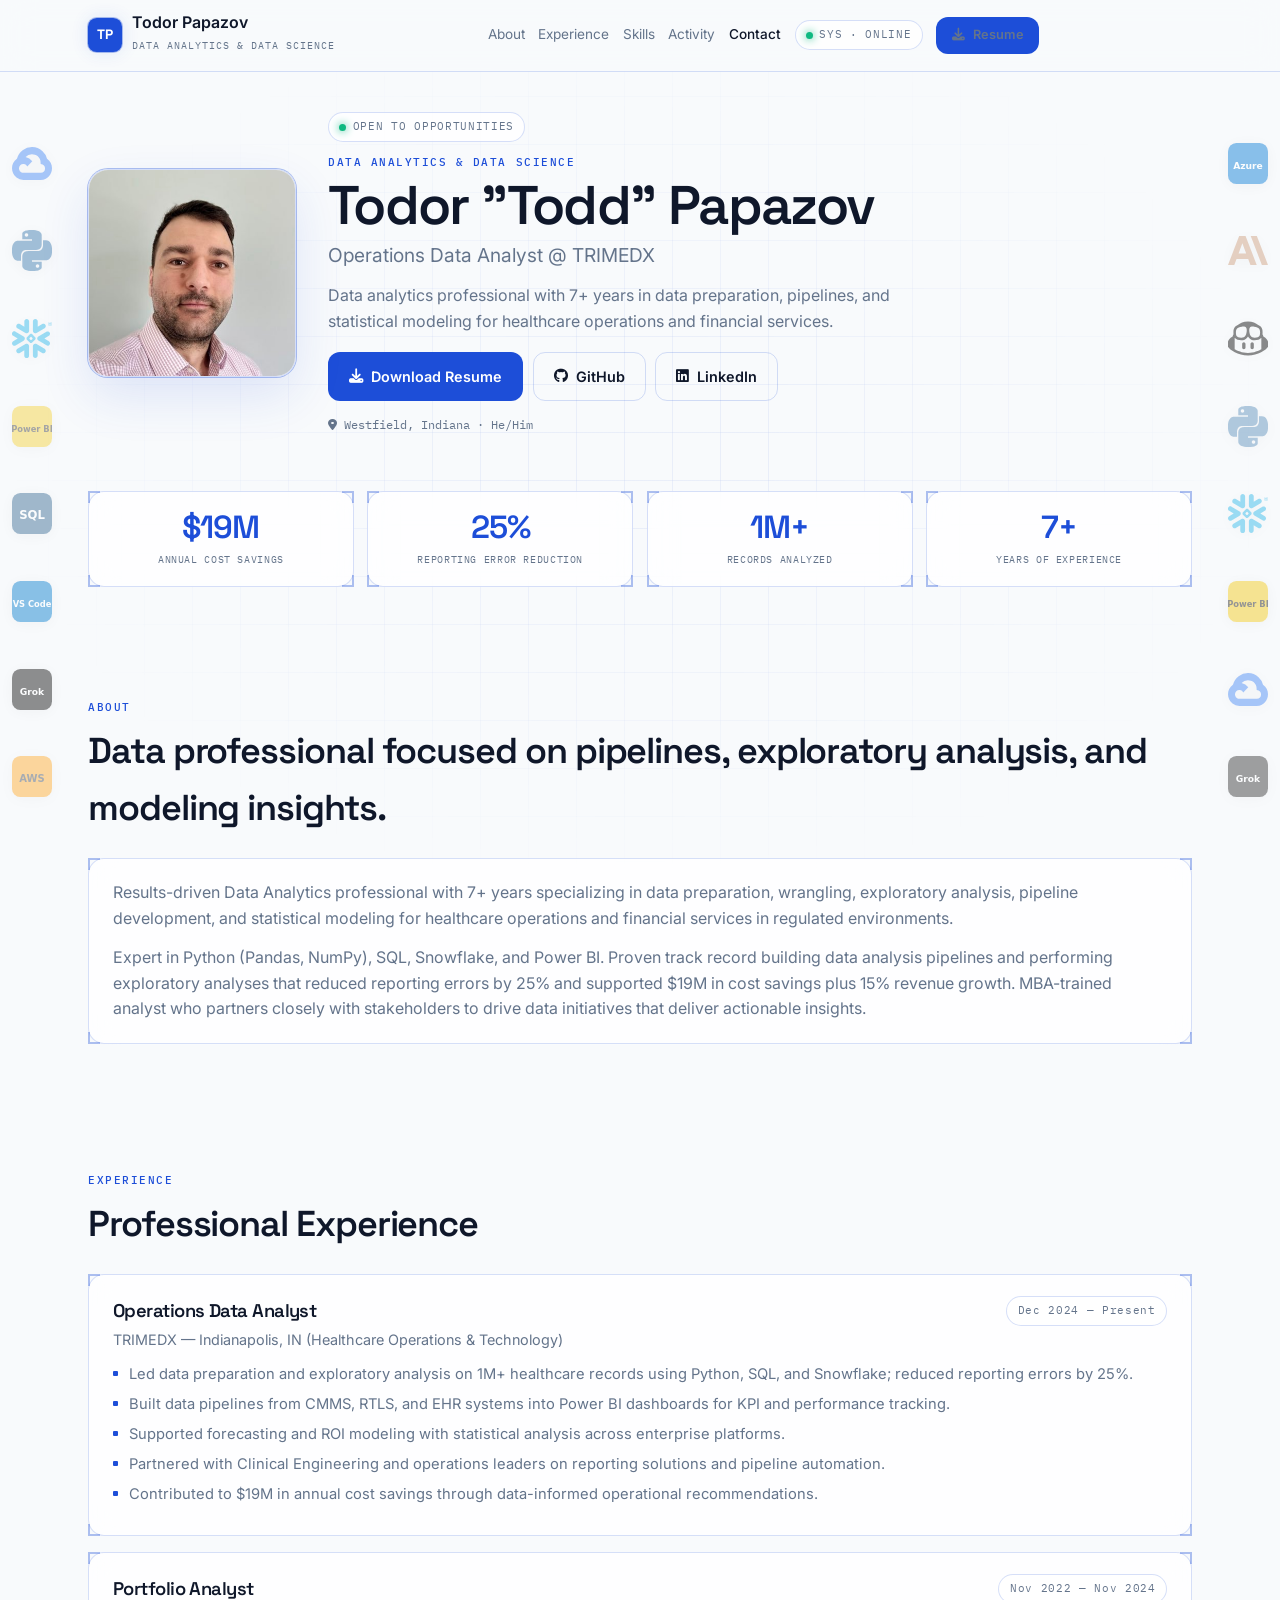
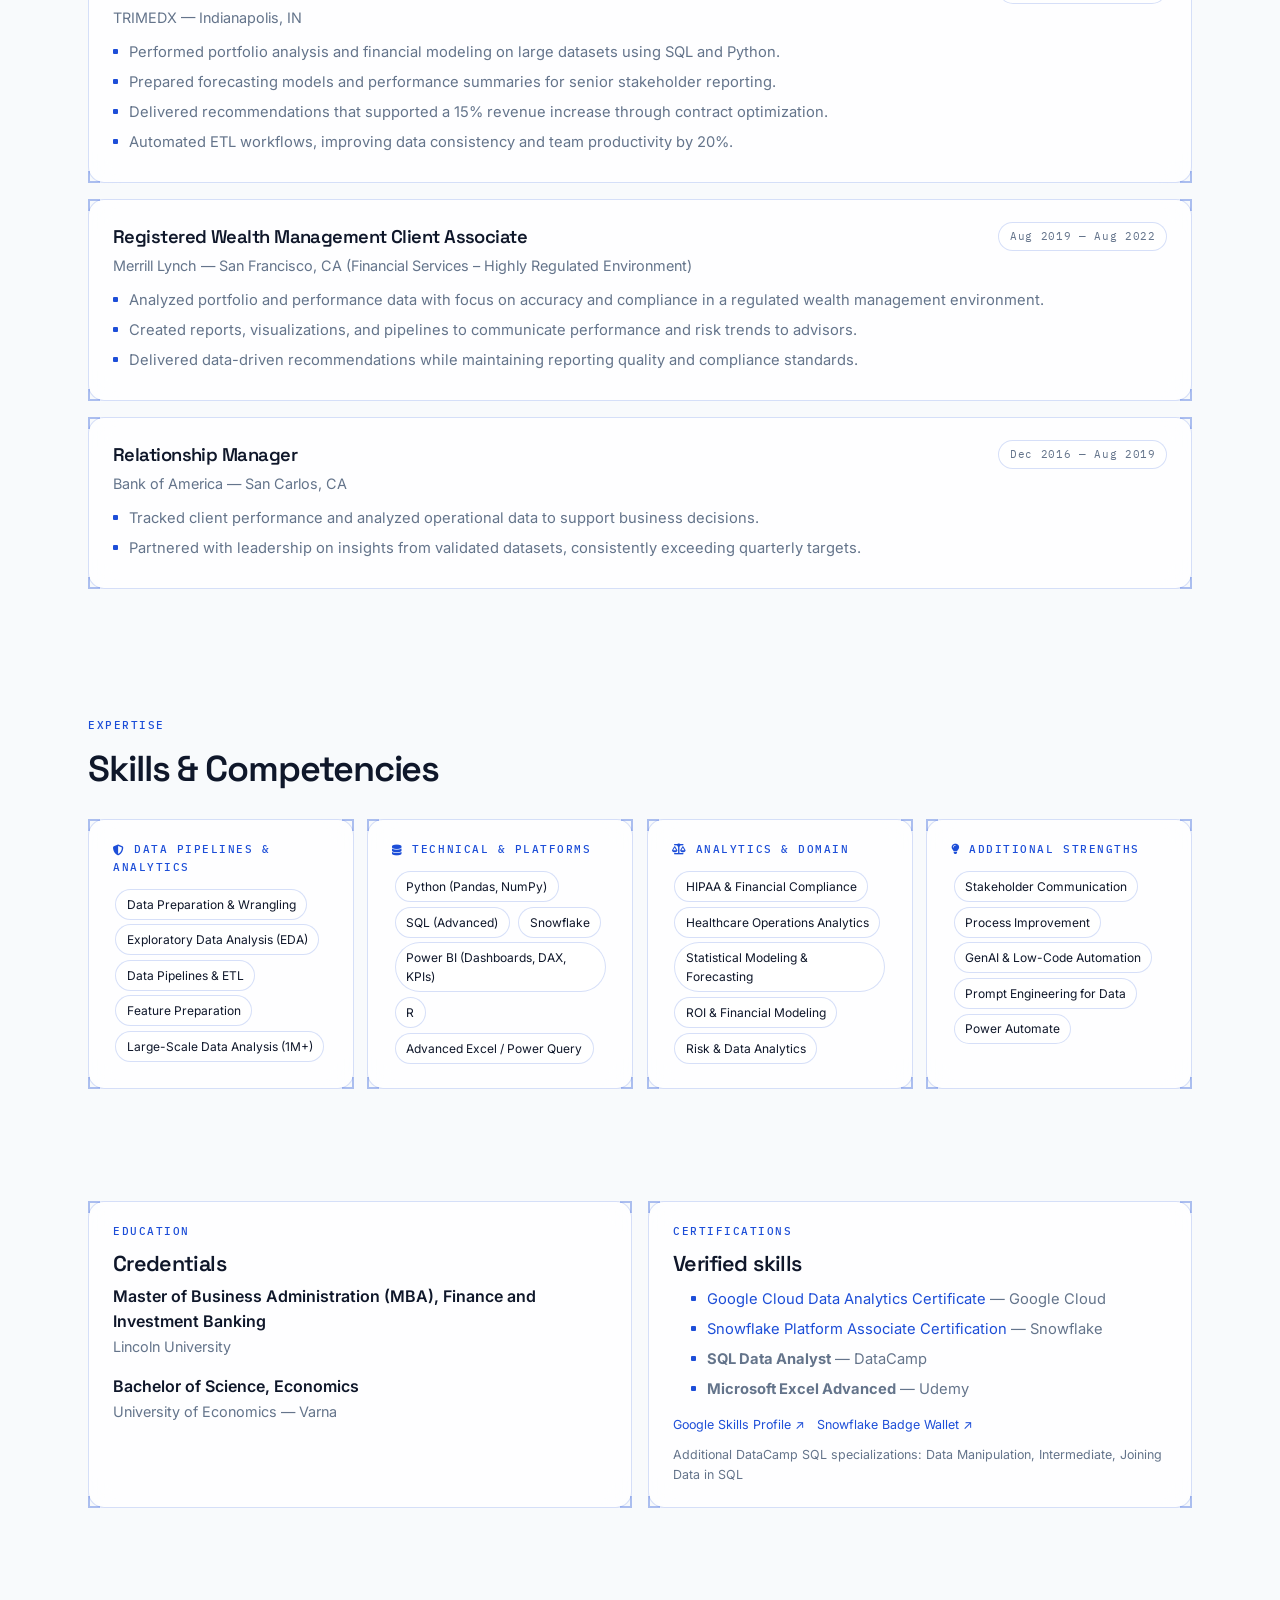
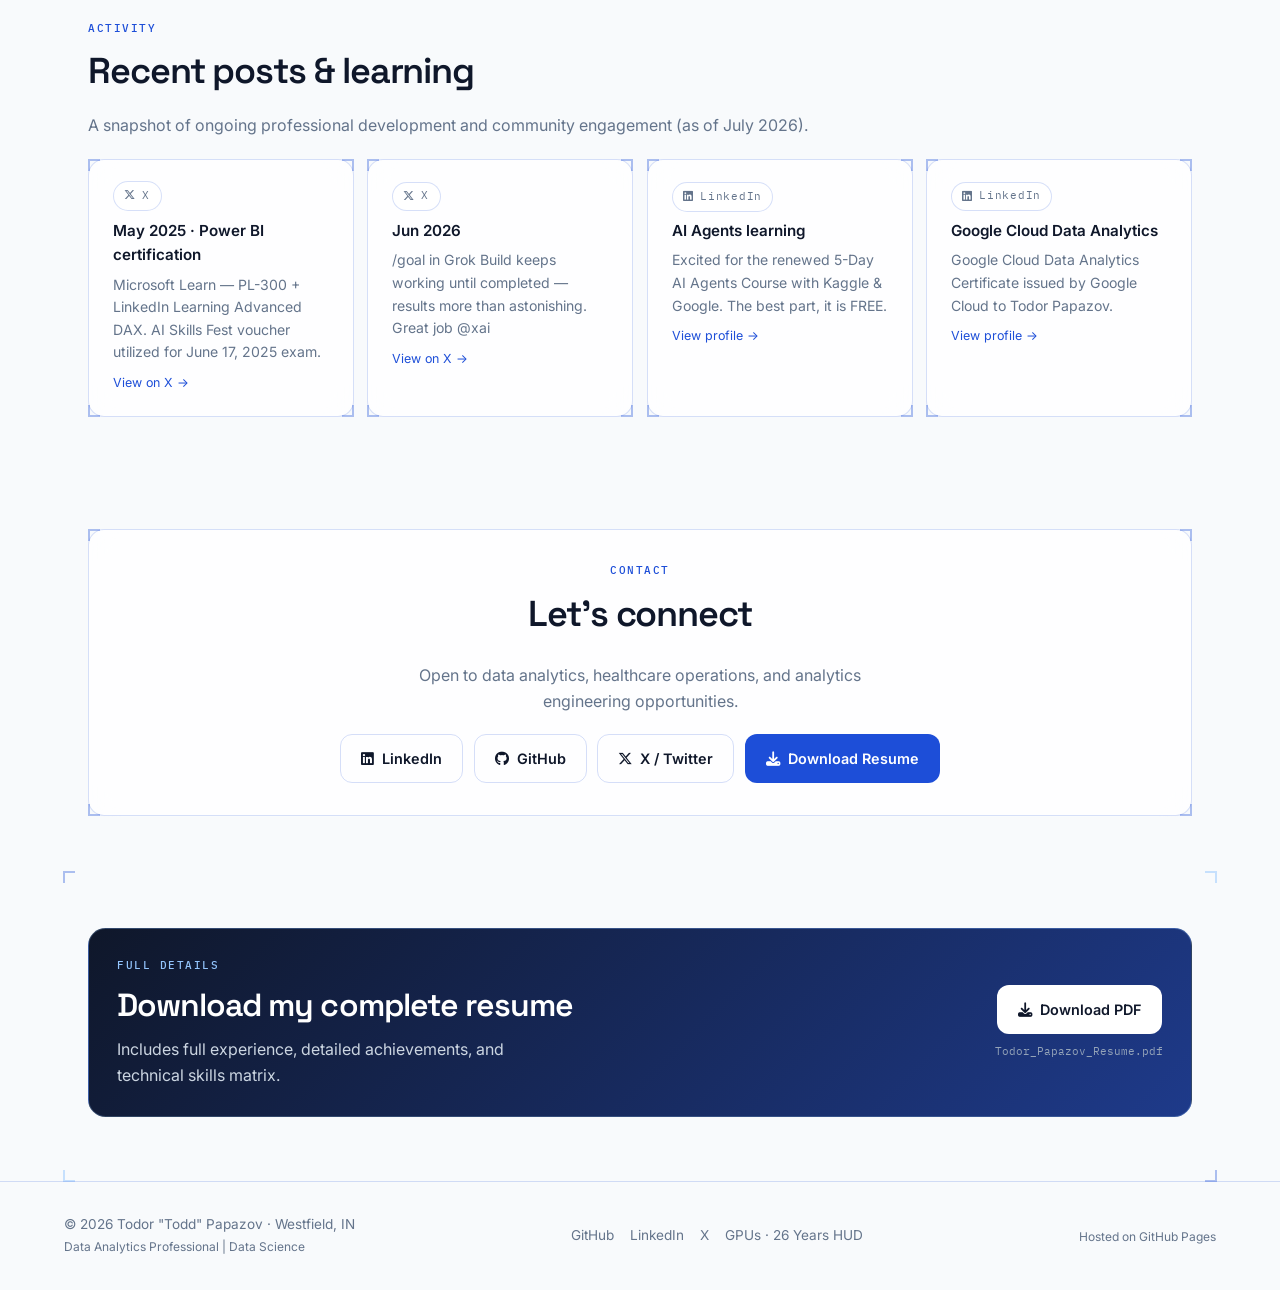
==== commit 9d4357d4: "Add GPUs the last 26 years HUD site and affordability project. Interactive mobile-friendly presentat" ====
--- a/docs/index.html
+++ b/docs/index.html
@@ -1144,6 +1144,7 @@
           <a href="https://github.com/TodorPapazov" target="_blank" rel="noopener noreferrer">GitHub</a>
           <a href="https://www.linkedin.com/in/todorpapazov" target="_blank" rel="noopener noreferrer">LinkedIn</a>
           <a href="https://x.com/TodorPapazov" target="_blank" rel="noopener noreferrer">X</a>
+          <a href="gpu-26-years/">GPUs · 26 Years HUD</a>
         </div>
         <div style="font-size:0.75rem;">
           Hosted on <a href="https://pages.github.com/" target="_blank" rel="noopener noreferrer">GitHub Pages</a>
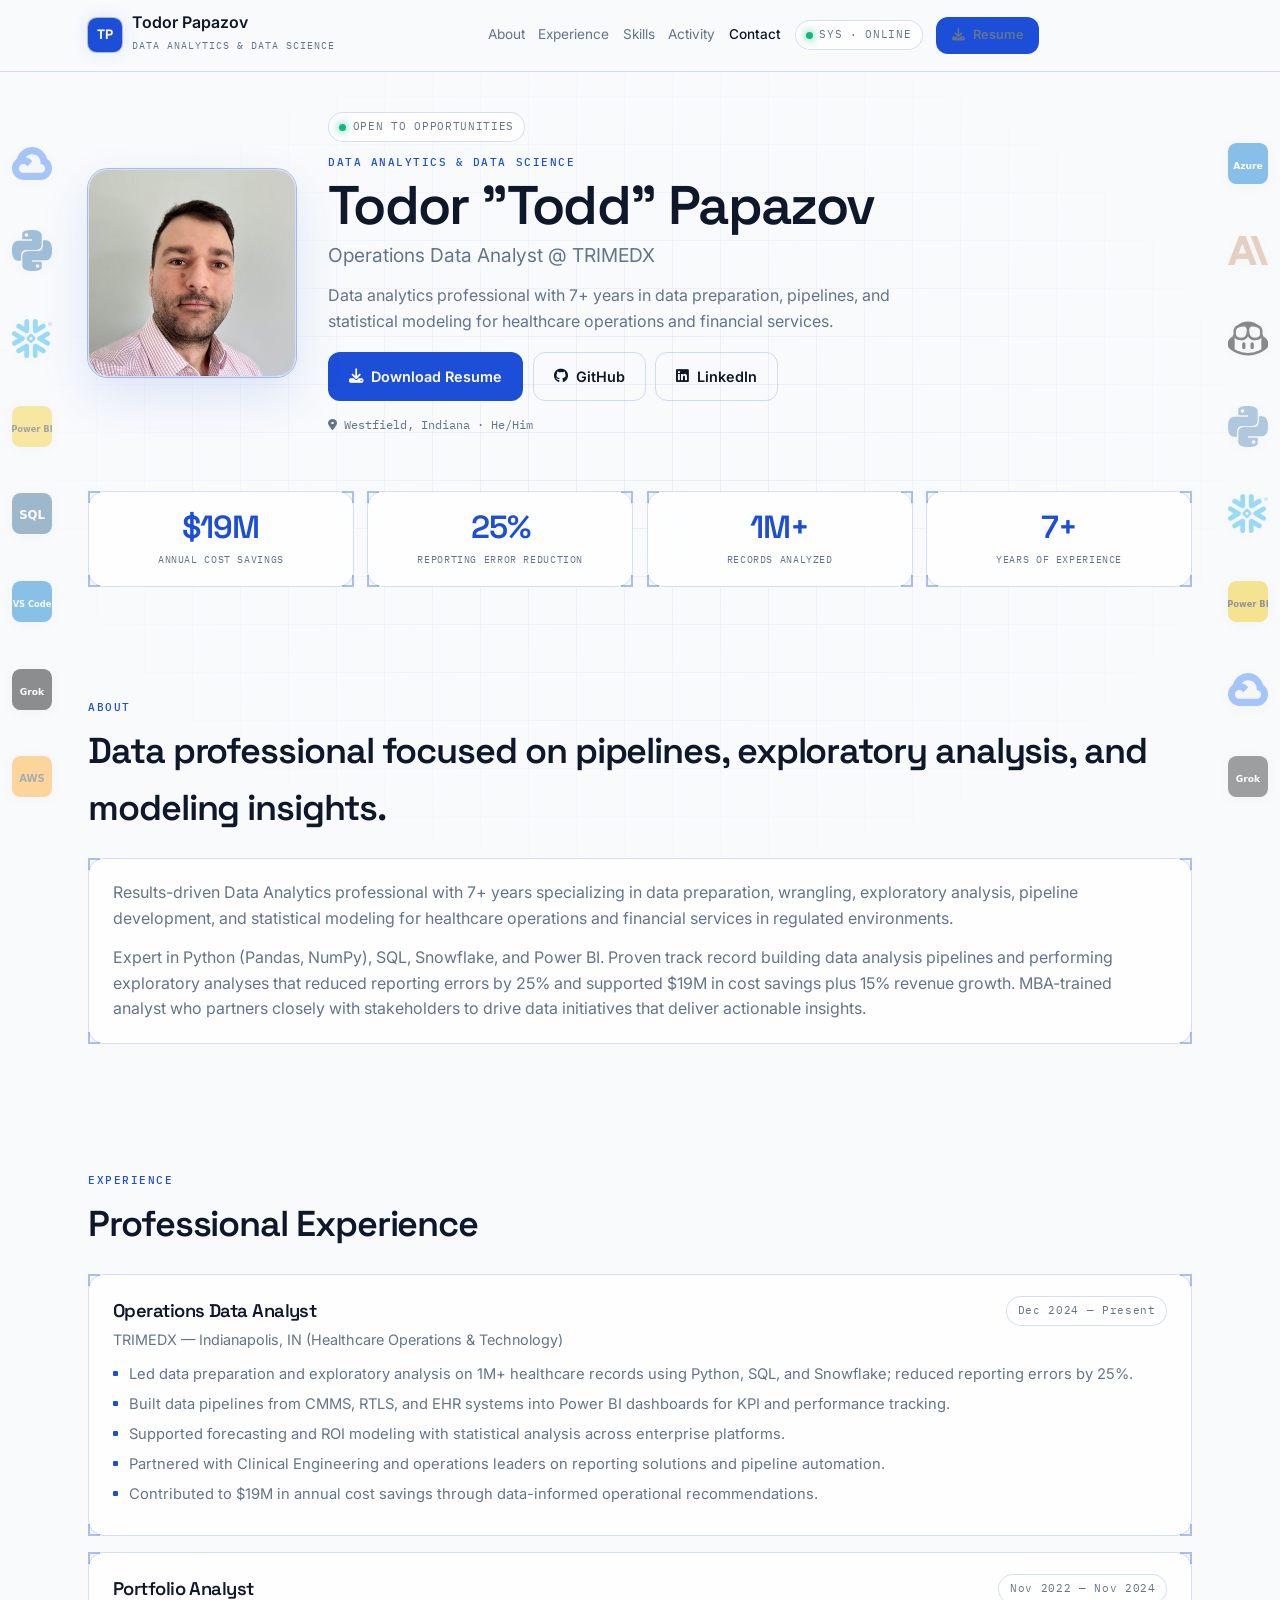
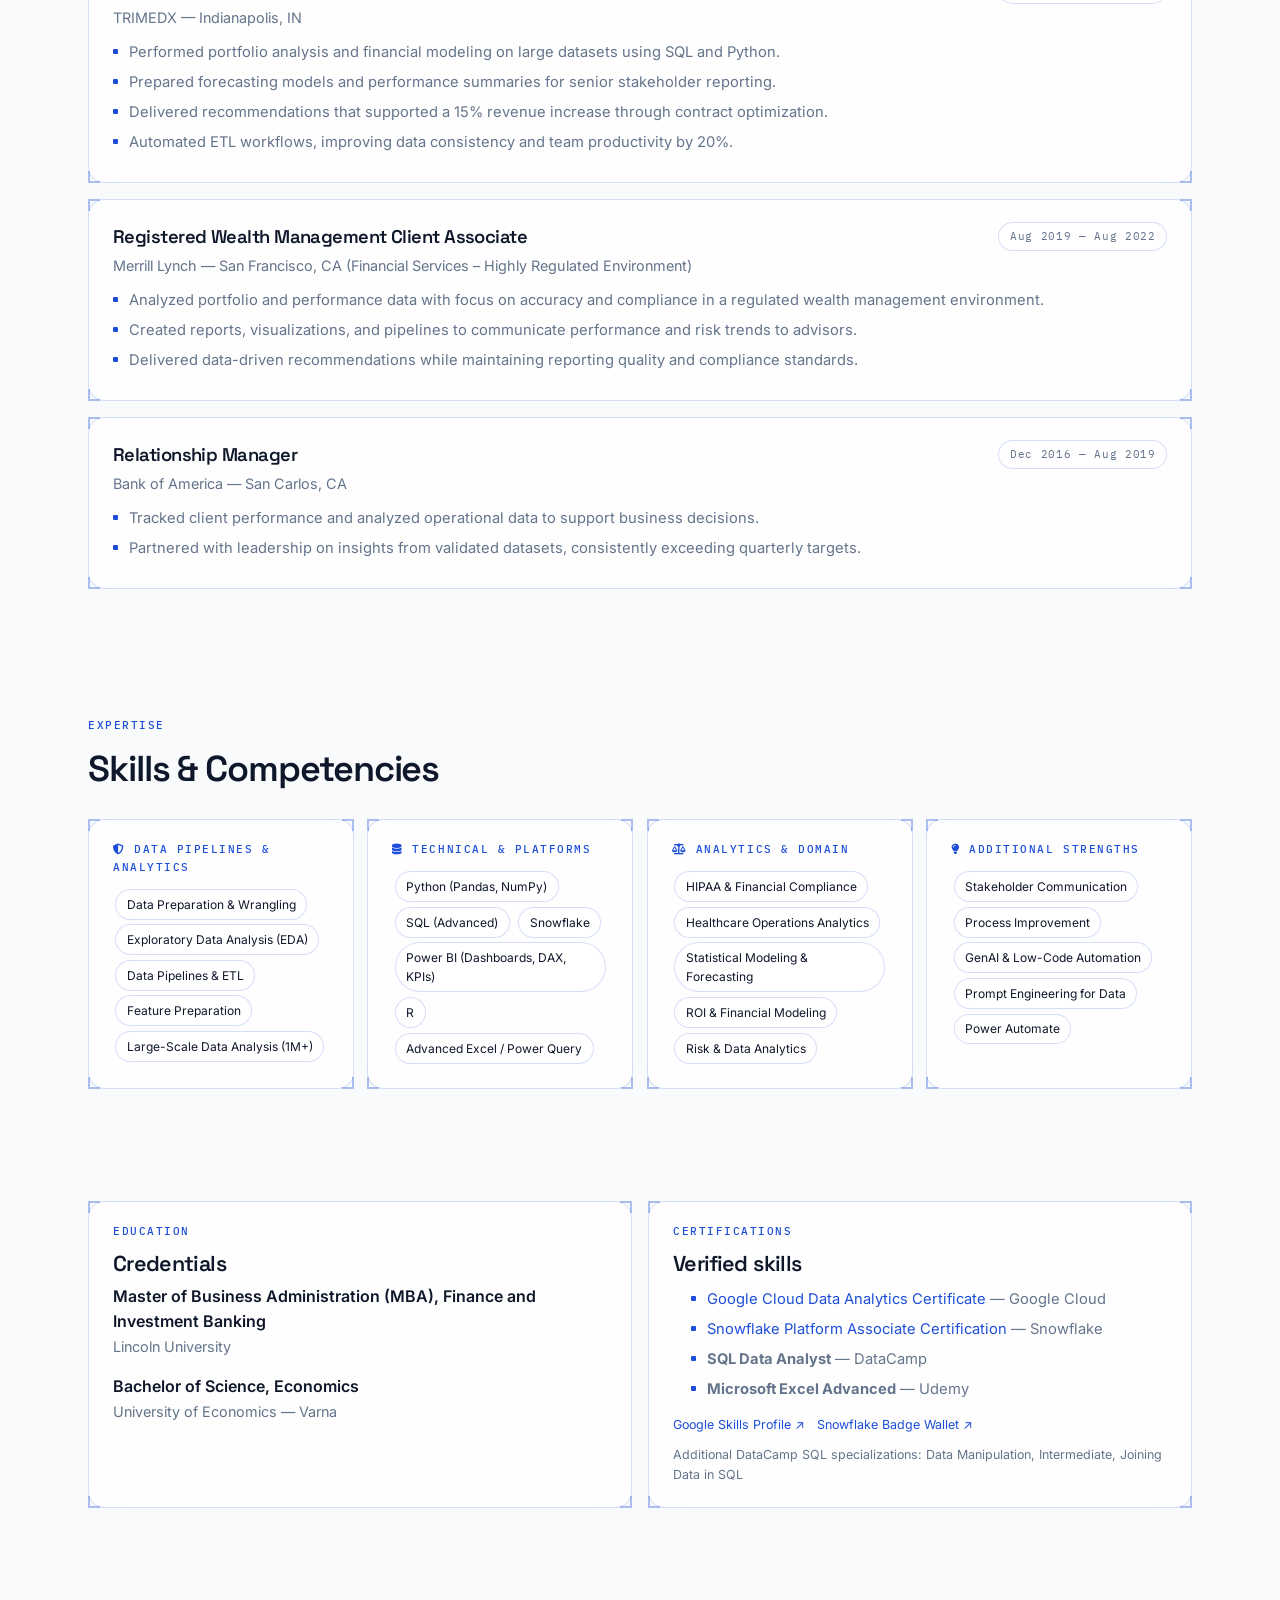
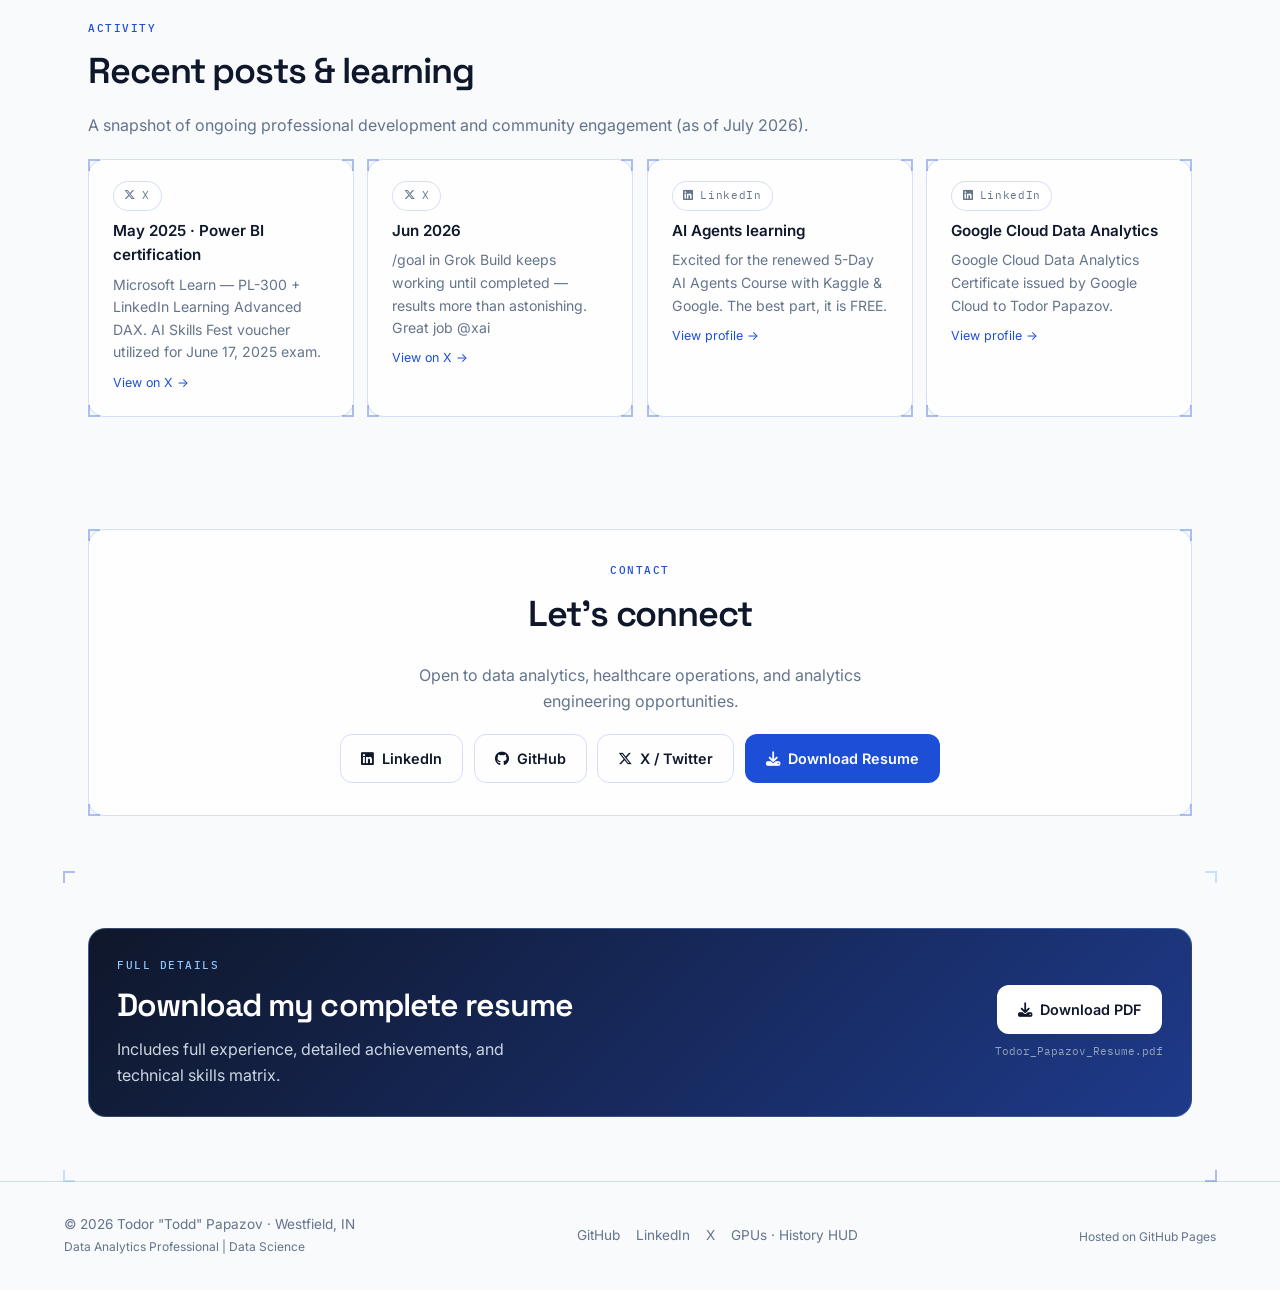
==== commit 494657a5: "Move GPU History datasets and HUD to TodorPapazov/GPU-History. Leave a redirect at docs/gpu-26-years" ====
--- a/docs/index.html
+++ b/docs/index.html
@@ -1144,7 +1144,7 @@
           <a href="https://github.com/TodorPapazov" target="_blank" rel="noopener noreferrer">GitHub</a>
           <a href="https://www.linkedin.com/in/todorpapazov" target="_blank" rel="noopener noreferrer">LinkedIn</a>
           <a href="https://x.com/TodorPapazov" target="_blank" rel="noopener noreferrer">X</a>
-          <a href="gpu-26-years/">GPUs · 26 Years HUD</a>
+          <a href="https://todorpapazov.github.io/GPU-History/">GPUs · History HUD</a>
         </div>
         <div style="font-size:0.75rem;">
           Hosted on <a href="https://pages.github.com/" target="_blank" rel="noopener noreferrer">GitHub Pages</a>
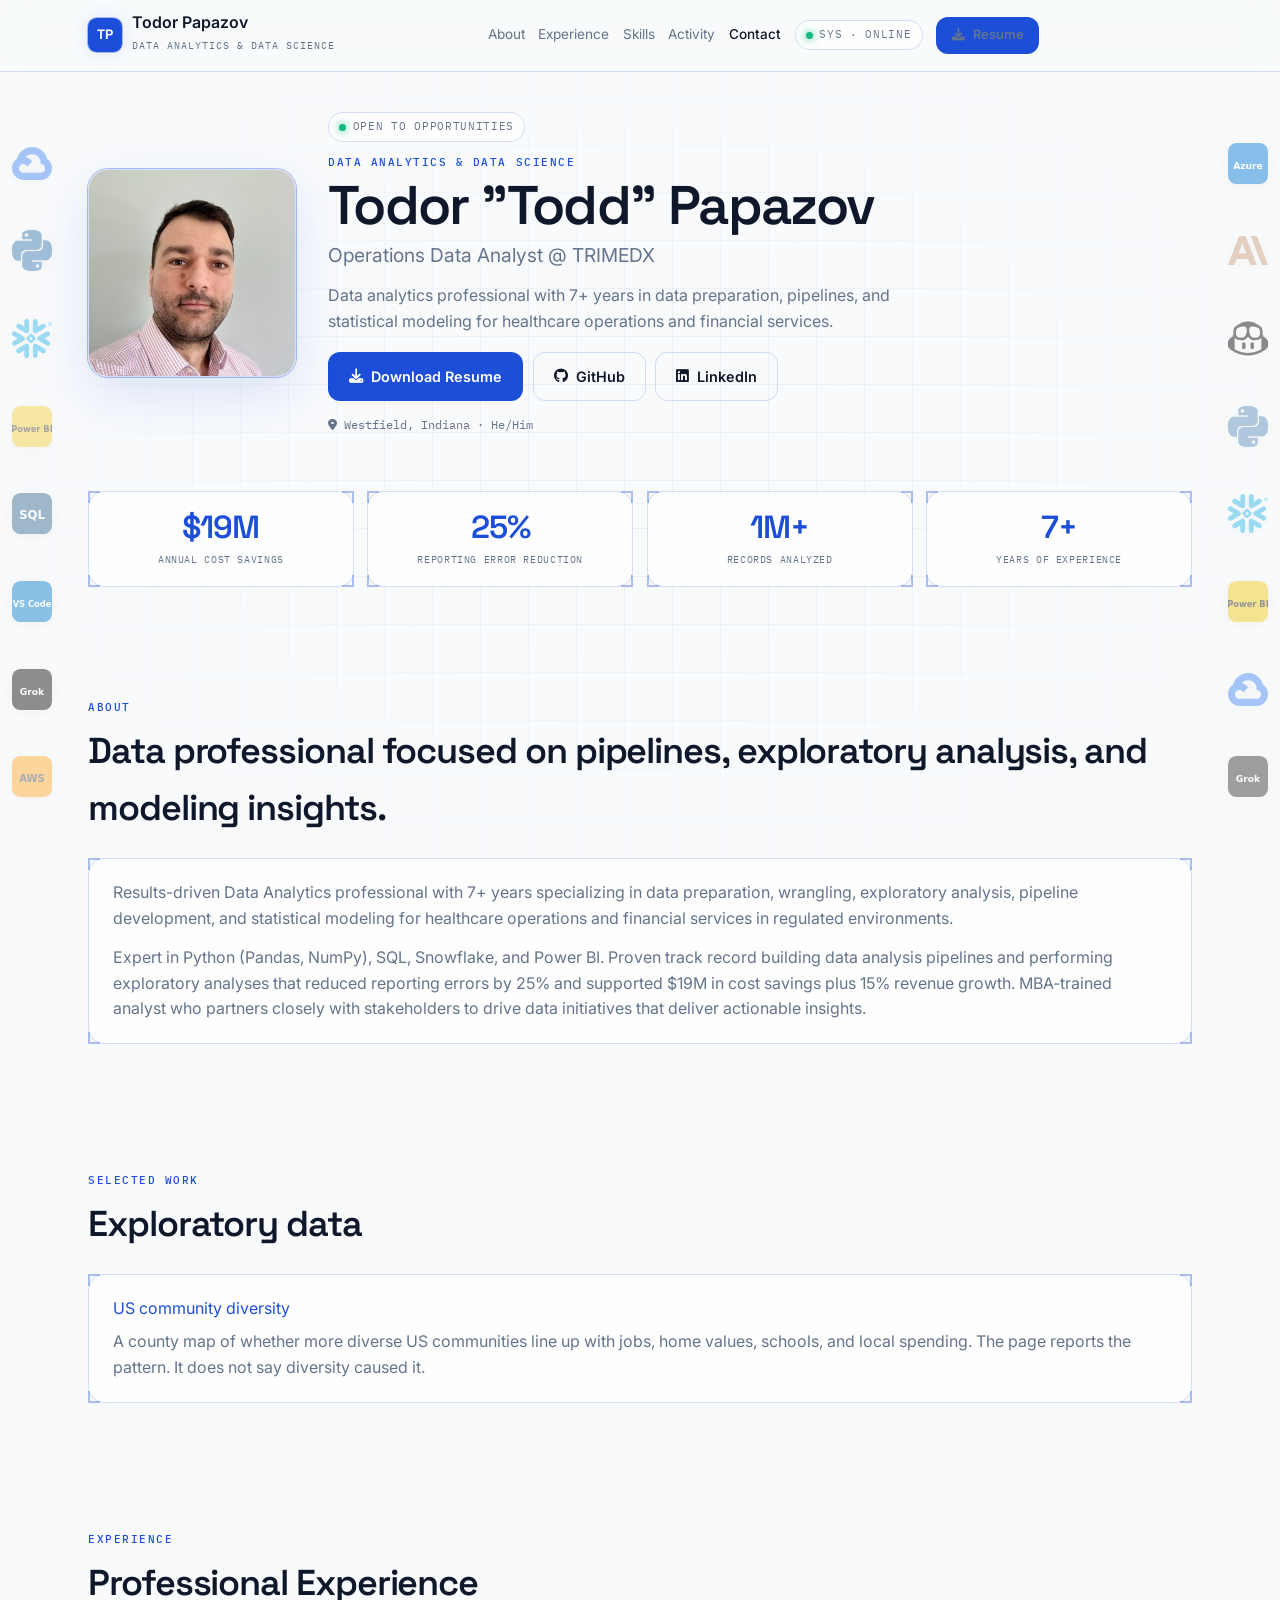
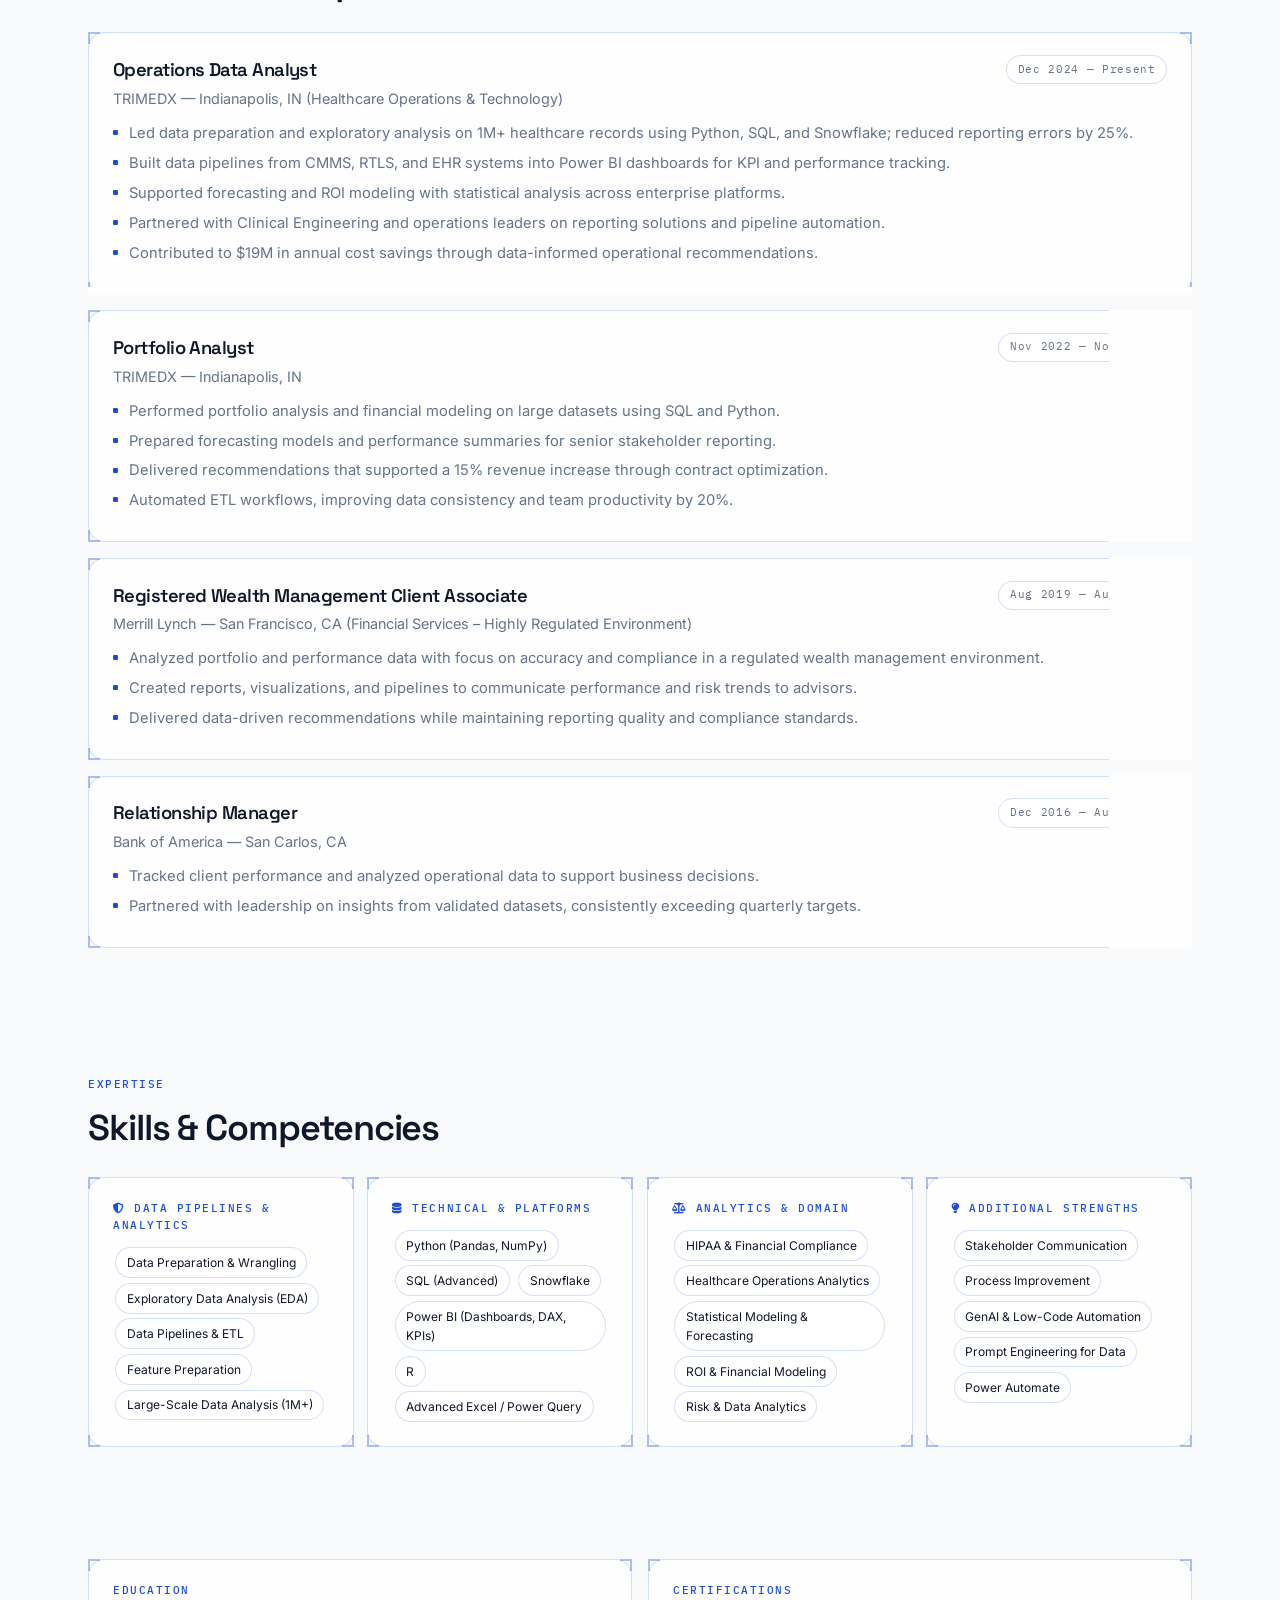
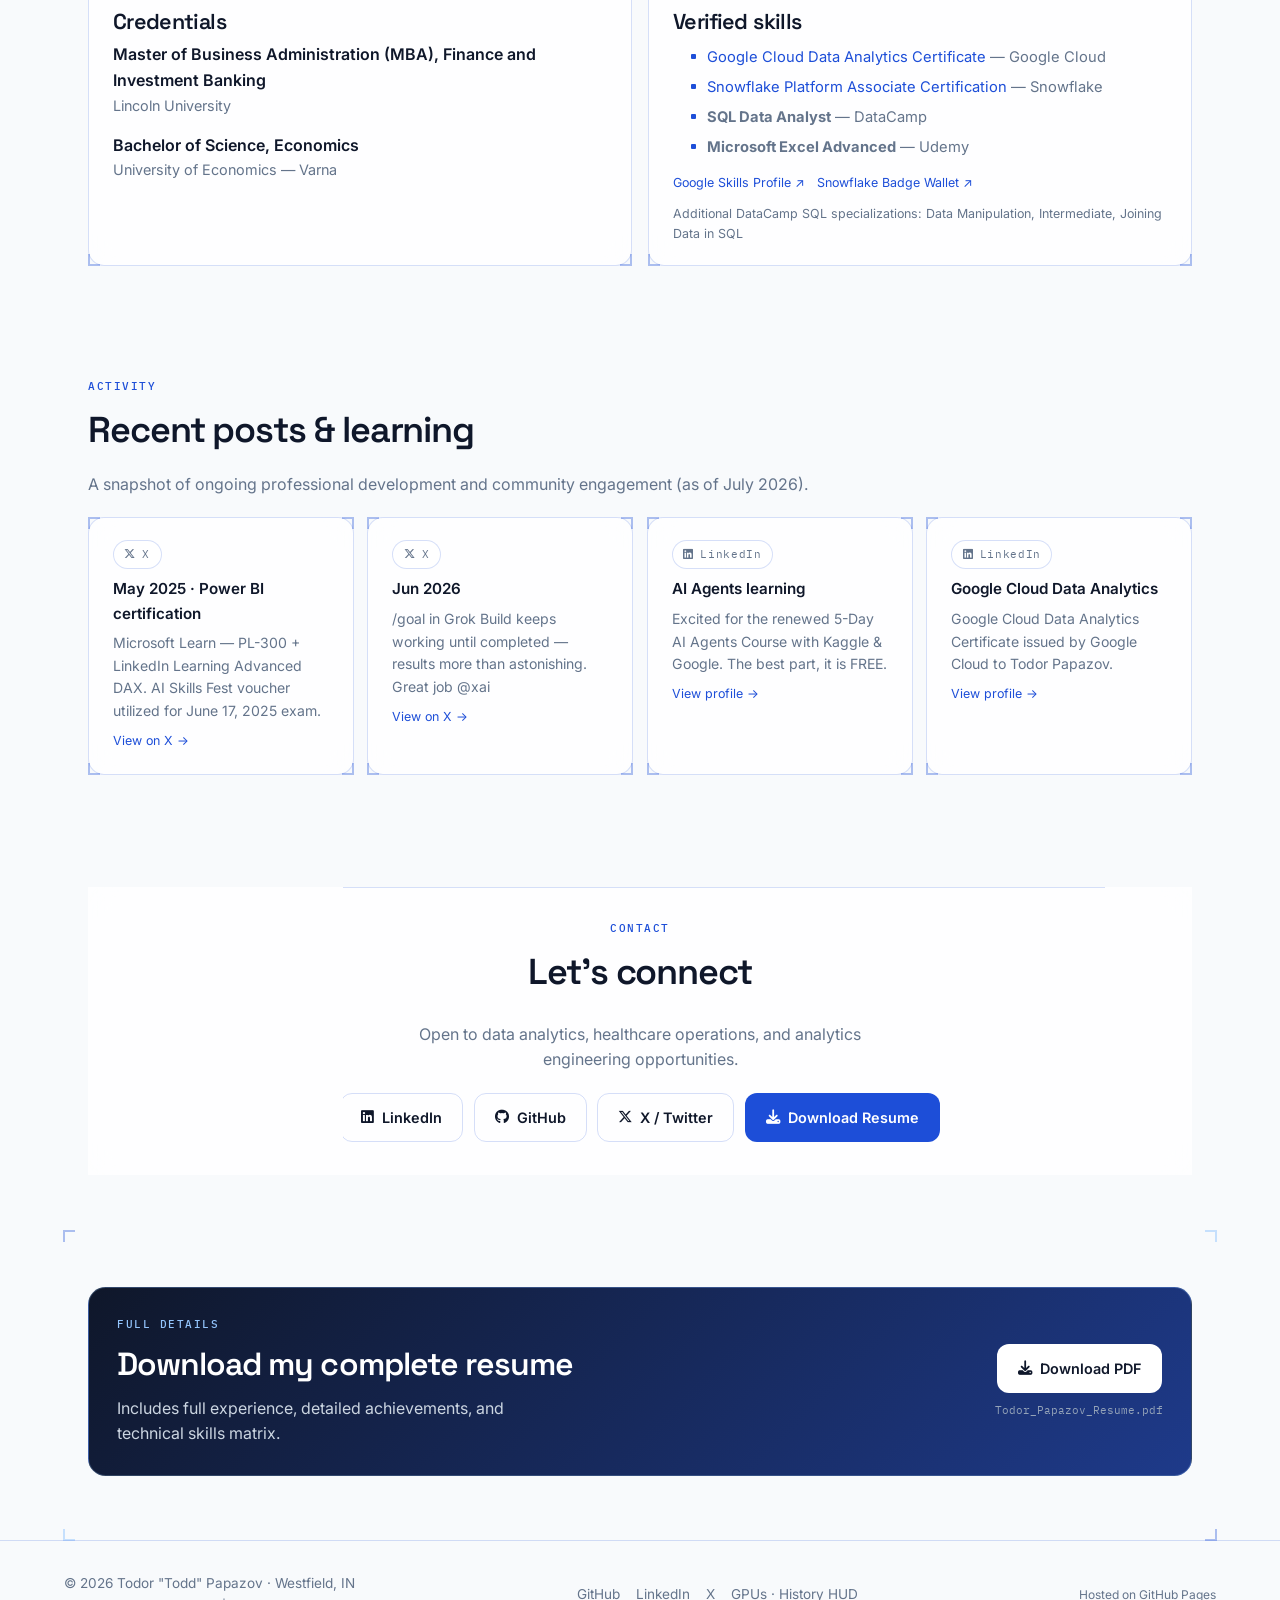
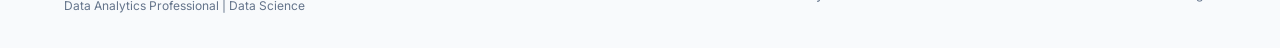
==== commit 91a009ae: "Publish the US community diversity map on GitHub Pages. The explorer stays descriptive: county zoom," ====
--- a/docs/index.html
+++ b/docs/index.html
@@ -885,6 +885,20 @@
         </div>
       </section>
 
+      <section id="work" class="section fade-in">
+        <div class="hud-label">Selected work</div>
+        <h2 class="section-title">Exploratory data</h2>
+        <div class="panel panel-bracket role">
+          <span class="bracket-tr"></span><span class="bracket-bl"></span>
+          <p style="margin:0 0 0.45rem;">
+            <a href="us-community-diversity/">US community diversity</a>
+          </p>
+          <p class="muted" style="margin:0;">
+            A county map of whether more diverse US communities line up with jobs, home values, schools, and local spending. The page reports the pattern. It does not say diversity caused it.
+          </p>
+        </div>
+      </section>
+
       <!-- Experience -->
       <section id="experience" class="section fade-in">
         <div class="hud-label">Experience</div>
